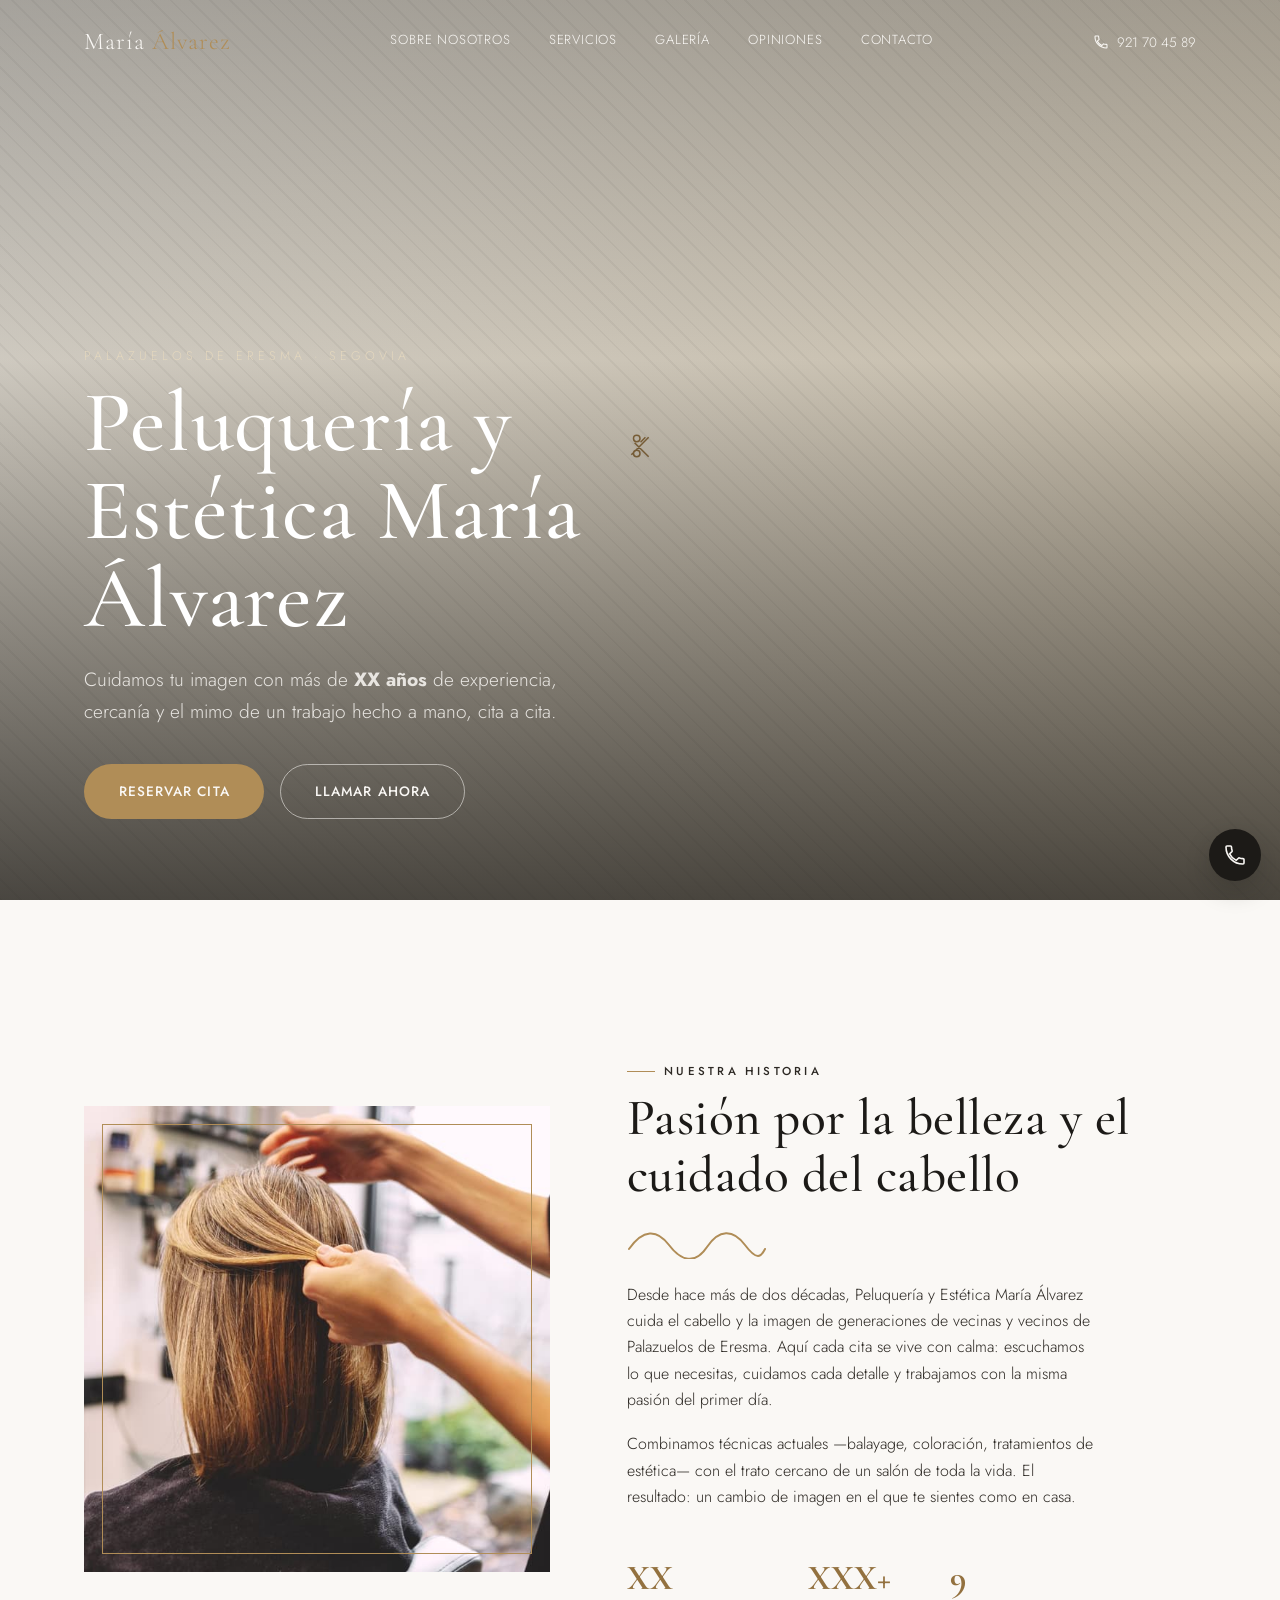
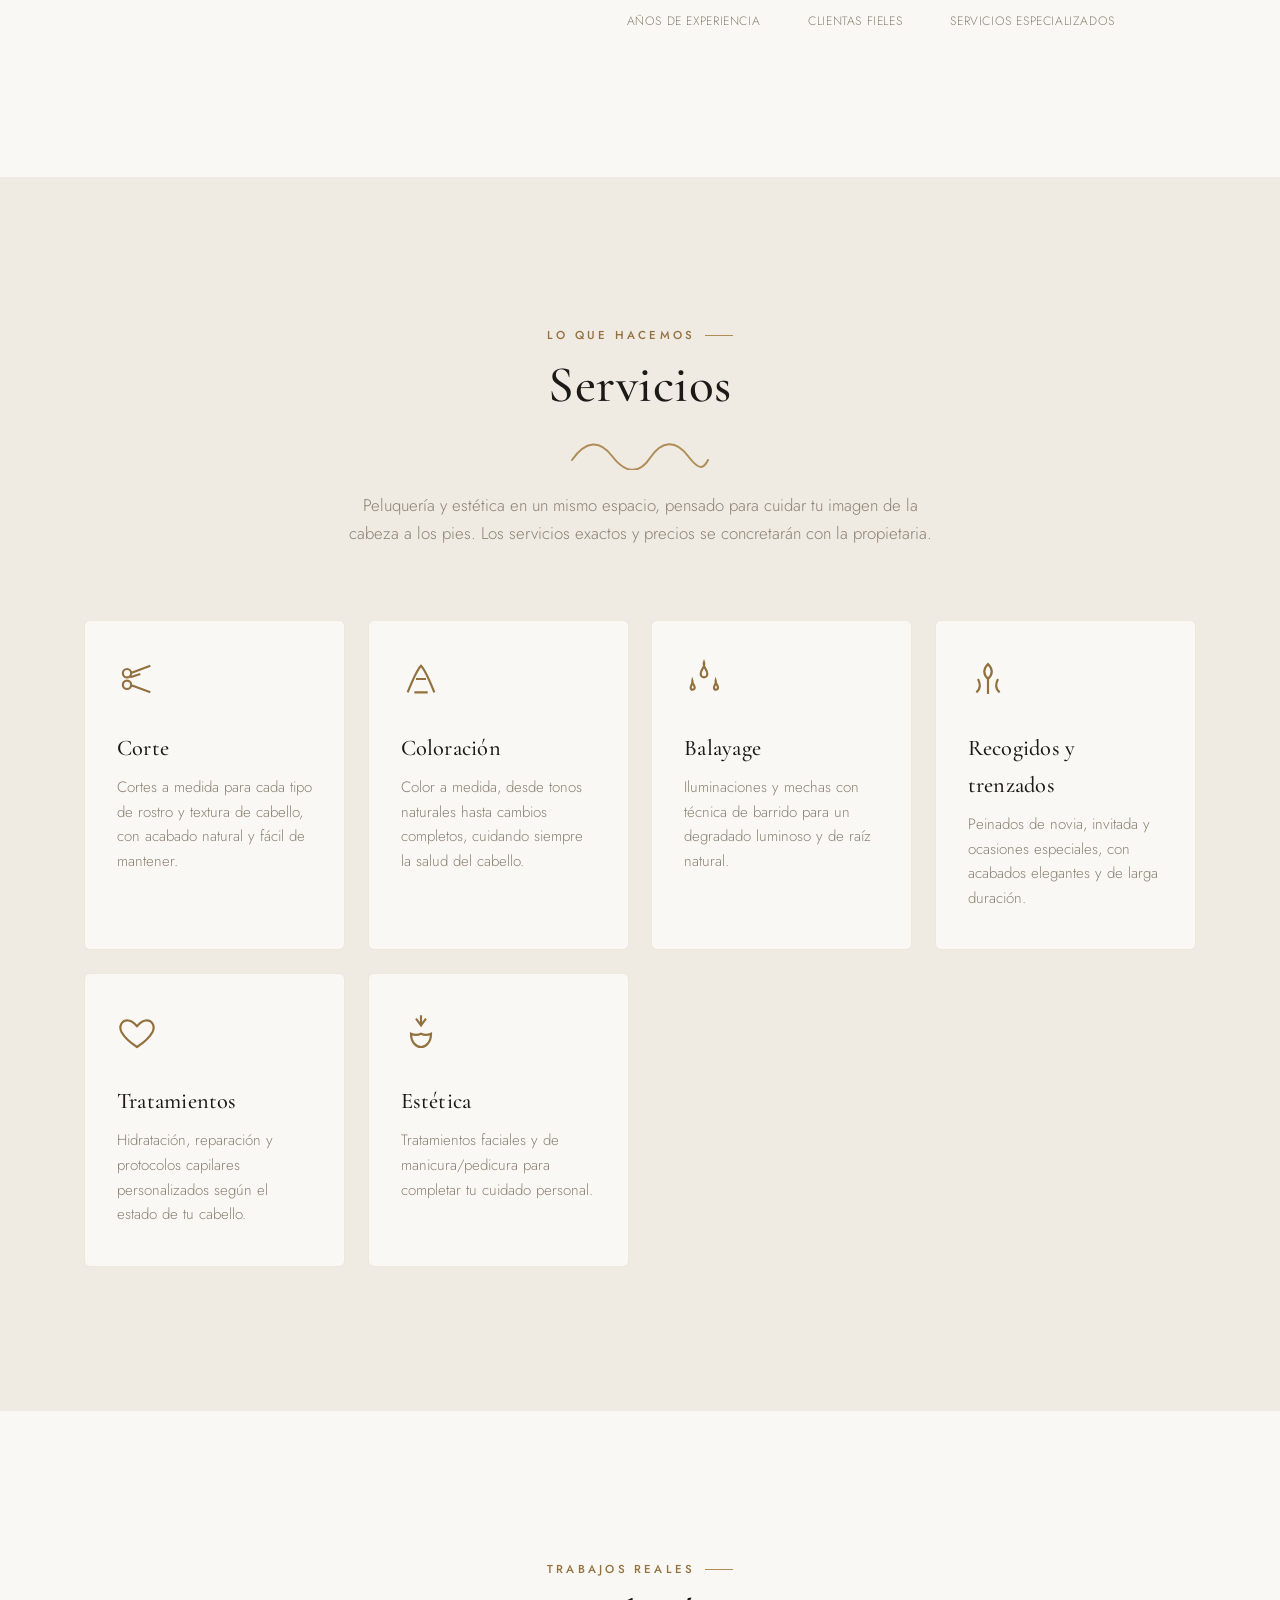
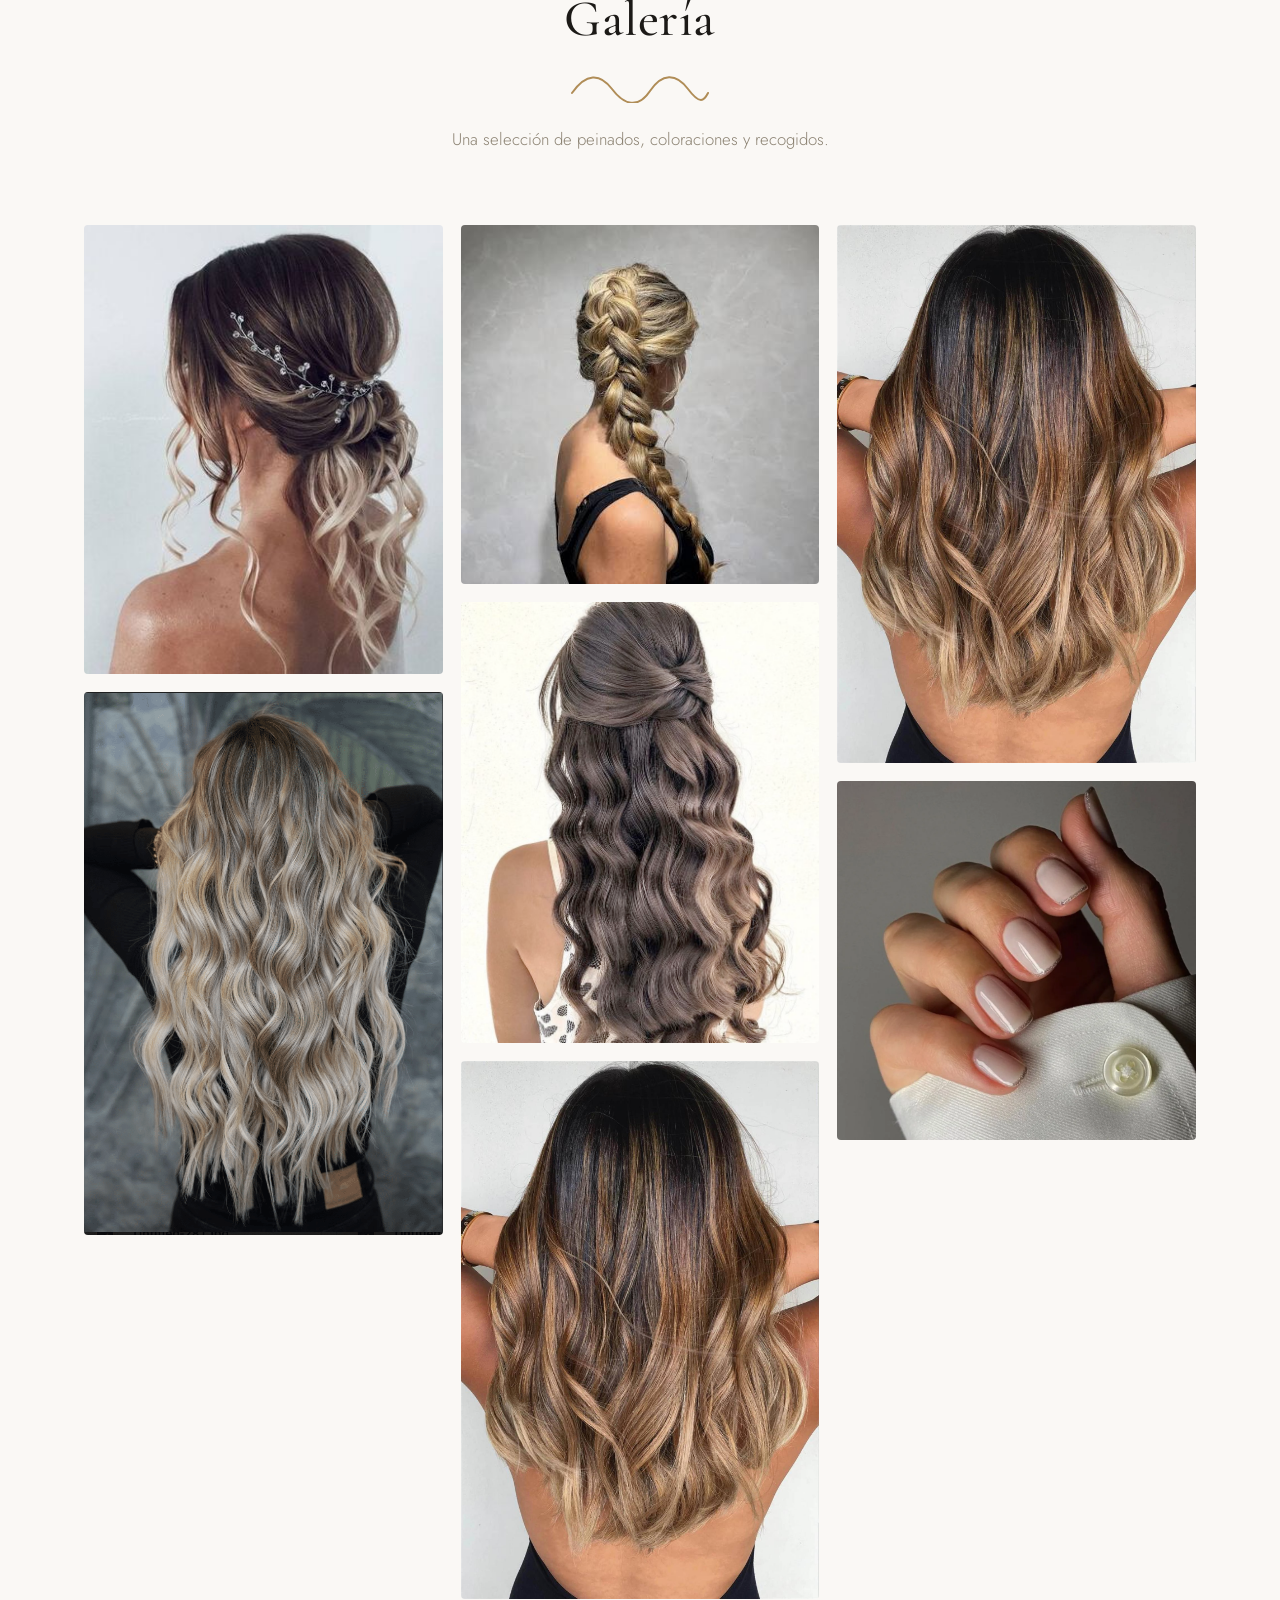
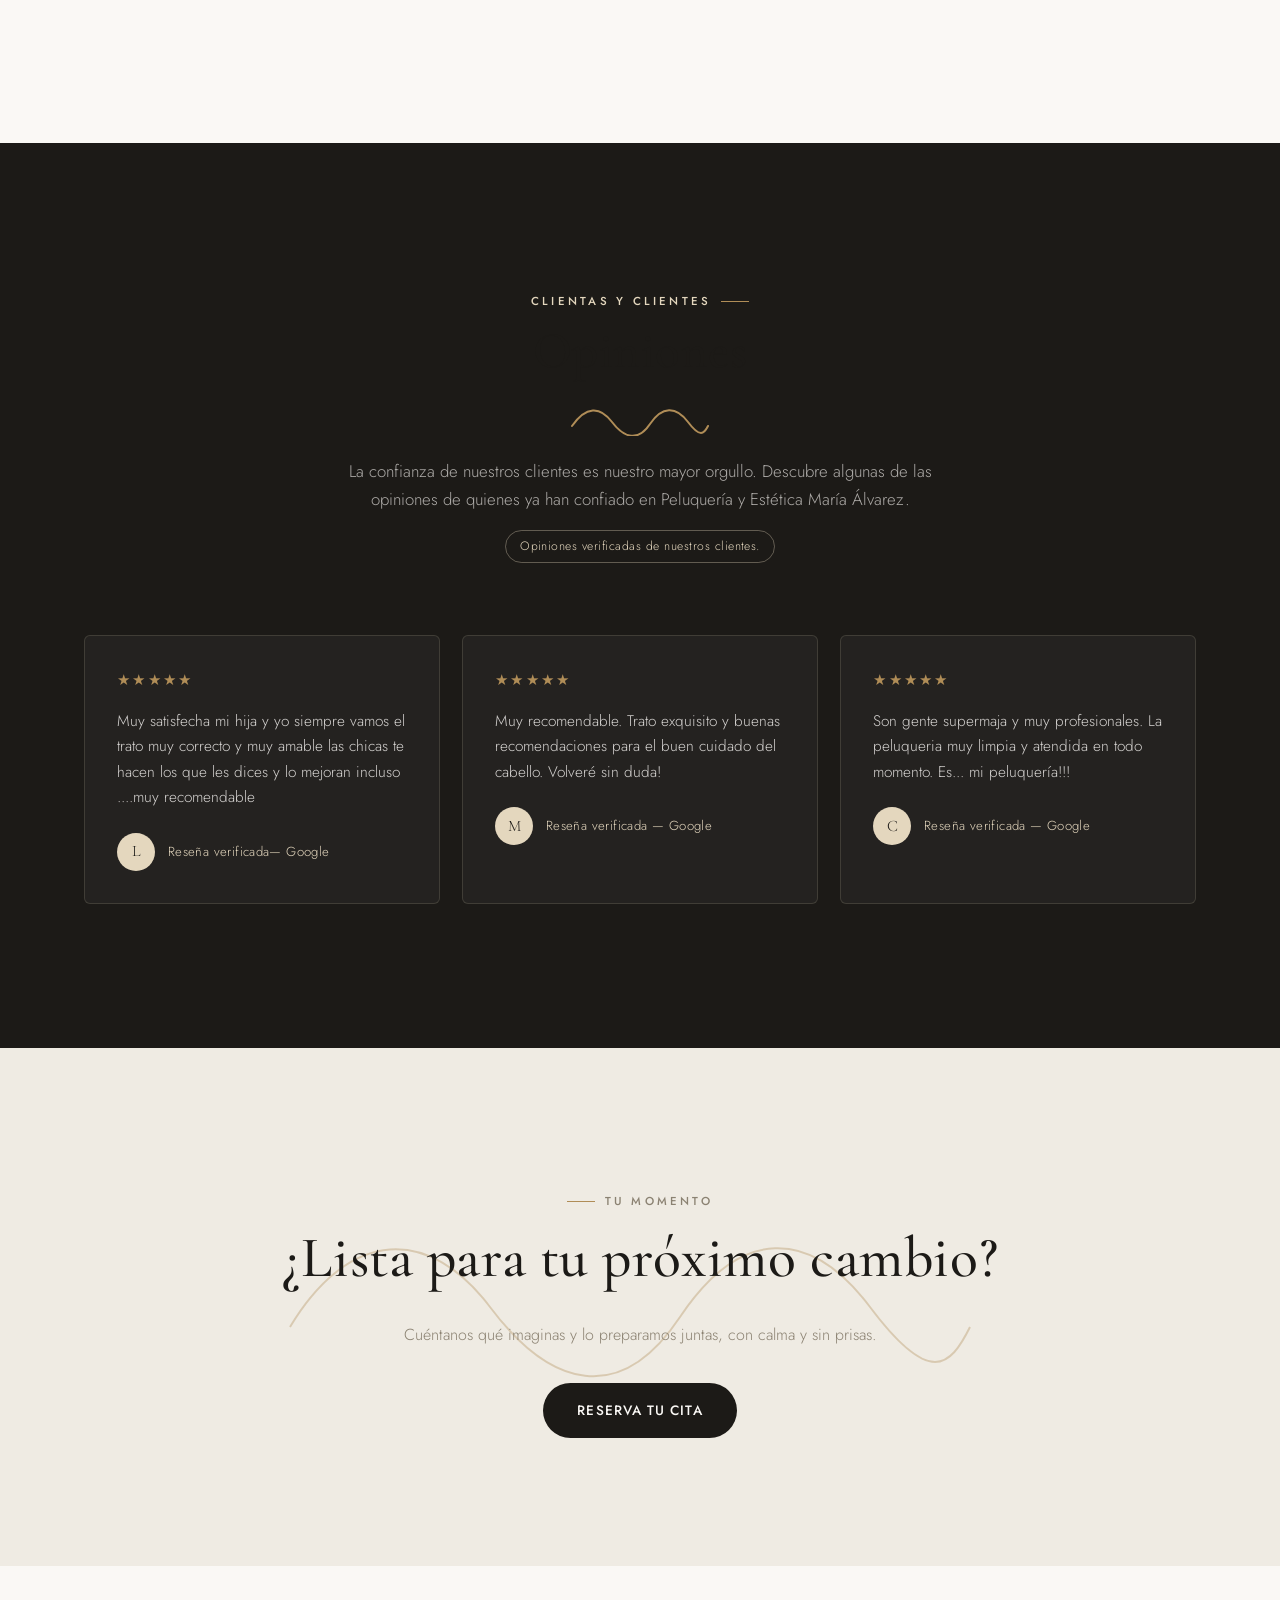
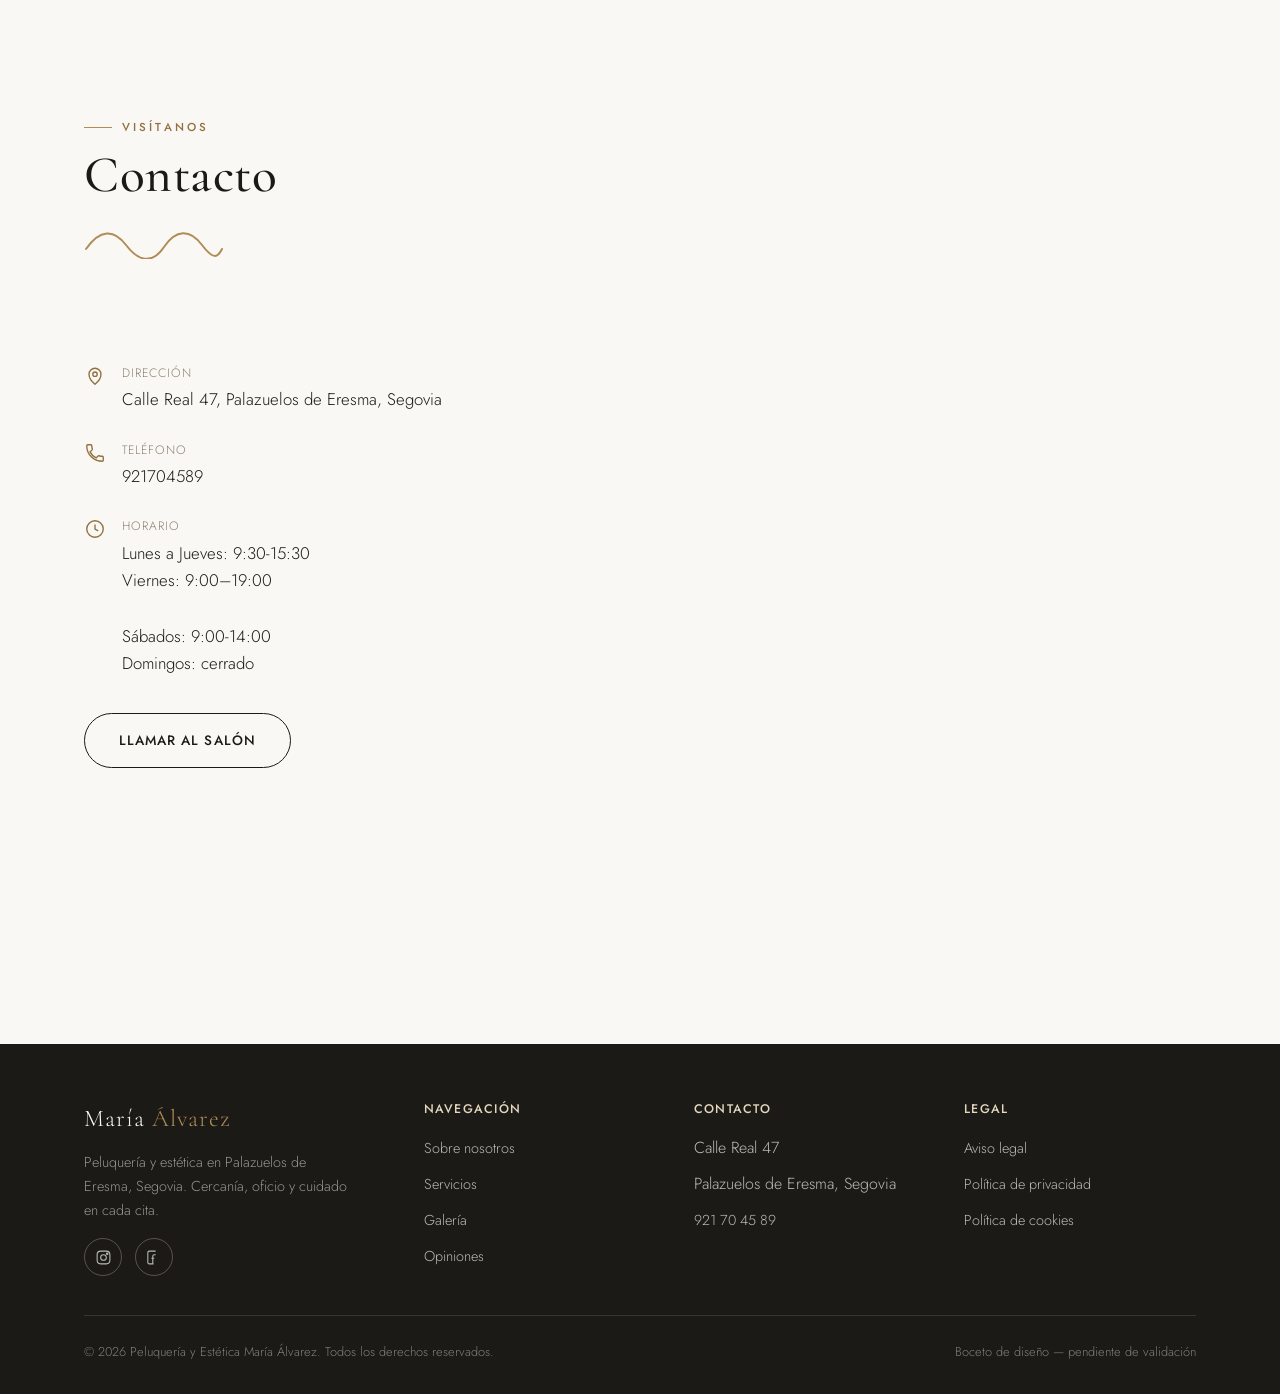
==== peluqueria-maria-alvarez/index.html @ dd477c11 "Add files via upload" ====
<!DOCTYPE html>
<html lang="es">
<head>
<meta charset="UTF-8" />
<meta name="viewport" content="width=device-width, initial-scale=1.0" />

<!-- ===================== SEO BÁSICO ===================== -->
<!-- EDITAR: ajustar textos definitivos con la propietaria antes de publicar -->
<title>Peluquería y Estética María Álvarez | Palazuelos de Eresma, Segovia</title>
<meta name="description" content="Peluquería y centro de estética en Palazuelos de Eresma (Segovia). Cortes, coloración, balayage, recogidos de novia y tratamientos de estética. Pide tu cita en Calle Real 47." />
<link rel="canonical" href="https://www.peluqueriamariaalvarez.es/" />
<!-- EDITAR: sustituir por el dominio real una vez publicada la web -->

<!-- ===================== Open Graph ===================== -->
<meta property="og:type" content="business.business" />
<meta property="og:title" content="Peluquería y Estética María Álvarez" />
<meta property="og:description" content="Peluquería y centro de estética en Palazuelos de Eresma, Segovia. Corte, color, balayage, recogidos y estética con más de XX años de experiencia." />
<meta property="og:locale" content="es_ES" />
<meta property="og:url" content="https://www.peluqueriamariaalvarez.es/" />
<meta property="og:image" content="images/og-cover.jpg" />
<!-- EDITAR: sustituir og-cover.jpg por una fotografía real horizontal (1200x630px aprox.) -->

<!-- ===================== Tipografía ===================== -->
<link rel="preconnect" href="https://fonts.googleapis.com" />
<link rel="preconnect" href="https://fonts.gstatic.com" crossorigin />
<link href="https://fonts.googleapis.com/css2?family=Cormorant+Garamond:wght@400;500;600&family=Jost:wght@300;400;500&display=swap" rel="stylesheet" />

<link rel="stylesheet" href="css/style.css" />

<!-- ===================== Schema.org LocalBusiness ===================== -->
<script type="application/ld+json">
{
  "@context": "https://schema.org",
  "@type": "HairSalon",
  "name": "Peluquería y Estética María Álvarez",
  "image": "https://www.peluqueriamariaalvarez.es/images/og-cover.jpg",
  "telephone": "+34921704589",
  "priceRange": "€€",
  "address": {
    "@type": "PostalAddress",
    "streetAddress": "Calle Real 47",
    "addressLocality": "Palazuelos de Eresma",
    "addressRegion": "Segovia",
    "postalCode": "40194",
    "addressCountry": "ES"
  },
  "openingHoursSpecification": [
    {
      "@type": "OpeningHoursSpecification",
      "dayOfWeek": ["Tuesday","Wednesday","Thursday","Friday"],
      "opens": "10:00",
      "closes": "20:00"
    },
    {
      "@type": "OpeningHoursSpecification",
      "dayOfWeek": ["Saturday"],
      "opens": "09:00",
      "closes": "14:00"
    }
  ],
  "sameAs": [
    "https://www.instagram.com/",
    "https://www.facebook.com/"
  ]
}
<!-- EDITAR: el horario y los enlaces a redes sociales son de ejemplo; sustituir por los reales -->
</script>
</head>

<body>

<!-- ===================== HEADER ===================== -->
<header class="site-header" id="siteHeader">
  <div class="container">
    <a href="#inicio" class="brand">María <span>Álvarez</span></a>

    <nav class="nav-links" aria-label="Navegación principal">
      <a href="#sobre-nosotros">Sobre nosotros</a>
      <a href="#servicios">Servicios</a>
      <a href="#galeria">Galería</a>
      <a href="#opiniones">Opiniones</a>
      <a href="#contacto">Contacto</a>
    </nav>

    <div class="nav-actions">
      <a class="nav-phone" href="tel:+34921704589" aria-label="Llamar al 921 70 45 89">
        <svg width="16" height="16" viewBox="0 0 24 24" fill="none" stroke="currentColor" stroke-width="1.6"><path d="M6.6 10.8c1.4 2.8 3.8 5.2 6.6 6.6l2.2-2.2c.3-.3.7-.4 1-.2 1.1.4 2.3.6 3.6.6.6 0 1 .4 1 1v3.4c0 .6-.4 1-1 1C10.5 21 3 13.5 3 4c0-.6.4-1 1-1h3.5c.6 0 1 .4 1 1 0 1.2.2 2.4.6 3.6.1.4 0 .8-.2 1z"/></svg>
        921 70 45 89
      </a>
      <button class="nav-toggle" id="navToggle" aria-label="Abrir menú" aria-expanded="false" aria-controls="mobileMenu">
        <span></span><span></span><span></span>
      </button>
    </div>
  </div>
</header>

<div class="mobile-menu" id="mobileMenu">
  <a href="#sobre-nosotros" class="mobile-link">Sobre nosotros</a>
  <a href="#servicios" class="mobile-link">Servicios</a>
  <a href="#galeria" class="mobile-link">Galería</a>
  <a href="#opiniones" class="mobile-link">Opiniones</a>
  <a href="#contacto" class="mobile-link">Contacto</a>
  <a href="tel:+34921704589" class="nav-phone-mobile">921 70 45 89</a>
</div>

<!-- ===================== HERO ===================== -->
<section class="hero" id="inicio">
  <div class="hero-media">
    <div class="img-placeholder">
      <div>
        <svg class="ph-icon" viewBox="0 0 24 24" fill="none" stroke="currentColor" stroke-width="1.4"><path d="M4 20l16-16M9 8a3 3 0 100-6 3 3 0 000 6zM9 22a3 3 0 100-6 3 3 0 000 6zM7 9l13 13M17 4l-4.5 4.5"/></svg>
        
      </div>
    </div>
  </div>
  <div class="hero-content container">
    <p class="hero-eyebrow">Palazuelos de Eresma · Segovia</p>
    <h1>Peluquería y Estética María Álvarez</h1>
    <p class="hero-sub">Cuidamos tu imagen con más de <strong>XX años</strong> de experiencia, cercanía y el mimo de un trabajo hecho a mano, cita a cita.</p>
    <div class="hero-actions">
      <a href="#contacto" class="btn btn-primary">Reservar cita</a>
      <a href="tel:+34921704589" class="btn btn-ghost">Llamar ahora</a>
    </div>
  </div>

</section>

<!-- ===================== SOBRE NOSOTROS ===================== -->
<section class="about" id="sobre-nosotros">
  <div class="container about-grid reveal">
    <div class="about-media">
      <div class="frame-line" aria-hidden="true"></div>
      <img src="images/img1.jpg" alt="Balayage realizado en Peluquería María Álvarez">
    </div>
    <div class="about-text">
      <p class="eyebrow">Nuestra historia</p>
      <h2 class="section-title">Pasión por la belleza y el cuidado del cabello</h2>
      <svg class="stroke-divider" viewBox="0 0 140 34"><path d="M2 24c14-20 28-20 40-4s26 20 38 2 26-18 38-2 16 12 20 4"/></svg>
      <!-- Texto provisional: redactar versión definitiva junto con la propietaria, con datos reales (año de apertura, anécdotas, filosofía del salón) -->
      <p>Desde hace más de dos décadas, Peluquería y Estética María Álvarez cuida el cabello y la imagen de generaciones de vecinas y vecinos de Palazuelos de Eresma. Aquí cada cita se vive con calma: escuchamos lo que necesitas, cuidamos cada detalle y trabajamos con la misma pasión del primer día.</p>
      <p>Combinamos técnicas actuales —balayage, coloración, tratamientos de estética— con el trato cercano de un salón de toda la vida. El resultado: un cambio de imagen en el que te sientes como en casa.</p>
      <div class="about-stats">
        <div class="stat"><strong>XX</strong><span>Años de experiencia</span></div>
        <div class="stat"><strong>XXX+</strong><span>Clientas fieles</span></div>
        <div class="stat"><strong>9</strong><span>Servicios especializados</span></div>
      </div>
    </div>
  </div>
</section>

<!-- ===================== SERVICIOS ===================== -->
<section class="services" id="servicios">
  <div class="container">
    <div class="section-head center reveal">
      <p class="eyebrow">Lo que hacemos</p>
      <h2 class="section-title">Servicios</h2>
      <svg class="stroke-divider center" viewBox="0 0 140 34"><path d="M2 24c14-20 28-20 40-4s26 20 38 2 26-18 38-2 16 12 20 4"/></svg>
      <p class="section-lede">Peluquería y estética en un mismo espacio, pensado para cuidar tu imagen de la cabeza a los pies. Los servicios exactos y precios se concretarán con la propietaria.</p>
    </div>

    <div class="services-grid">
      <article class="service-card reveal">
        <svg class="service-icon" viewBox="0 0 24 24" fill="none" stroke="currentColor" stroke-width="1.3"><path d="M6 6a2.5 2.5 0 100 5 2.5 2.5 0 000-5zM6 13a2.5 2.5 0 100 5 2.5 2.5 0 000-5zM8 8.5L20 4M8 15.5L20 20M8 11l6-2"/></svg>
        <h3>Corte</h3>
        <p>Cortes a medida para cada tipo de rostro y textura de cabello, con acabado natural y fácil de mantener.</p>
      </article>
      <article class="service-card reveal">
        <svg class="service-icon" viewBox="0 0 24 24" fill="none" stroke="currentColor" stroke-width="1.3"><path d="M4 20c4-10 6-14 8-16 2 2 4 6 8 16M9 12h6M8 20h8"/></svg>
        <h3>Coloración</h3>
        <p>Color a medida, desde tonos naturales hasta cambios completos, cuidando siempre la salud del cabello.</p>
      </article>
      <article class="service-card reveal">
        <svg class="service-icon" viewBox="0 0 24 24" fill="none" stroke="currentColor" stroke-width="1.3"><path d="M12 2c1 3-2 4-2 7a2 2 0 004 0c0-3-3-4-2-7zM5 13c.6 1.8-1 2.4-1 4.2a1.2 1.2 0 002.4 0c0-1.8-1.8-2.4-1.4-4.2zM19 13c.6 1.8-1 2.4-1 4.2a1.2 1.2 0 002.4 0c0-1.8-1.8-2.4-1.4-4.2z"/></svg>
        <h3>Balayage</h3>
        <p>Iluminaciones y mechas con técnica de barrido para un degradado luminoso y de raíz natural.</p>
      </article>
      <article class="service-card reveal">
        <svg class="service-icon" viewBox="0 0 24 24" fill="none" stroke="currentColor" stroke-width="1.3"><path d="M12 3c3 3 3 6 0 9-3-3-3-6 0-9zM6 12c1.5 3 1.5 6-1 8M18 12c-1.5 3-1.5 6 1 8M12 12v9"/></svg>
        <h3>Recogidos y trenzados</h3>
        <p>Peinados de novia, invitada y ocasiones especiales, con acabados elegantes y de larga duración.</p>
      </article>
      <article class="service-card reveal">
        <svg class="service-icon" viewBox="0 0 24 24" fill="none" stroke="currentColor" stroke-width="1.3"><path d="M12 21s-7-4.6-9.3-9C1 8.5 2.8 5 6.2 5 8.4 5 10 6.2 12 8.5 14 6.2 15.6 5 17.8 5 21.2 5 23 8.5 21.3 12 19 16.4 12 21 12 21z"/></svg>
        <h3>Tratamientos</h3>
        <p>Hidratación, reparación y protocolos capilares personalizados según el estado de tu cabello.</p>
      </article>
      <article class="service-card reveal">
        <svg class="service-icon" viewBox="0 0 24 24" fill="none" stroke="currentColor" stroke-width="1.3"><path d="M12 2v6M9 4l3 4 3-4M6 13c0 5 3 8 6 8s6-3 6-8c-2 1-4 1-6 0-2 1-4 1-6 0z"/></svg>
        <h3>Estética</h3>
        <p>Tratamientos faciales y de manicura/pedicura para completar tu cuidado personal.</p>
      </article>
    </div>
  </div>
</section>

<!-- ===================== GALERÍA ===================== -->
<section class="gallery" id="galeria">
  <div class="container">
    <div class="section-head center reveal">
      <p class="eyebrow">Trabajos reales</p>
      <h2 class="section-title">Galería</h2>
      <svg class="stroke-divider center" viewBox="0 0 140 34"><path d="M2 24c14-20 28-20 40-4s26 20 38 2 26-18 38-2 16 12 20 4"/></svg>
      <p class="section-lede">Una selección de peinados, coloraciones y recogidos.</p>
    </div>

    <div class="masonry reveal" id="galleryGrid">
      <!-- Cada .item incluye un data-caption que alimenta el lightbox -->
      <div class="item" data-caption="Recogido de novia">
  <div class="gallery-tag">Recogido de novia</div>
  <img src="images/img2.jpg" alt="Recogido de novia">
</div>

     <div class="item" data-caption="Balayage rubio">
  <div class="gallery-tag">Balayage rubio</div>
  <img src="images/balayager.png" alt="Balayage rubio">
</div>

  

      <div class="item" data-caption="Trenzado boho">
  <div class="gallery-tag">Trenzado</div>
  <img src="images/trenzado.jpeg" alt="Trenzado boho">
</div>

     <div class="item" data-caption="Peinado de fiesta">
  <div class="gallery-tag">Peinado de fiesta</div>
  <img src="images/fiesta.png" alt="Peinado de fiesta">
</div>

      <div class="item" data-caption="Balayage castaño">
  <div class="gallery-tag">Balayage castaño</div>
  <img src="images/balayage.jpg" alt="Balayage castaño">
</div>

      <div class="item" data-caption="Balayage castaño">
  <div class="gallery-tag">Balayage castaño</div>
  <img src="images/balayage.jpg" alt="Balayage castaño">
</div>

      <div class="item" data-caption="Manicura">
  <div class="gallery-tag">Manicura</div>
  <img src="images/manicura.webp" alt="Manicura">
</div>
    </div>
  </div>
</section>

<!-- ===================== OPINIONES ===================== -->
<section class="reviews" id="opiniones">
  <div class="container">
    <div class="section-head center reveal">
      <p class="eyebrow">Clientas y clientes</p>
      <h2 class="section-title">Opiniones</h2>
      <svg class="stroke-divider center" viewBox="0 0 140 34"><path d="M2 24c14-20 28-20 40-4s26 20 38 2 26-18 38-2 16 12 20 4"/></svg>
     <p class="section-lede">La confianza de nuestros clientes es nuestro mayor orgullo. Descubre algunas de las opiniones de quienes ya han confiado en Peluquería y Estética María Álvarez.</p>

      <span class="reviews-note">Opiniones verificadas de nuestros clientes.</span>
    </div>

    <div class="reviews-grid">
      <div class="review-card reveal">
        <div class="review-stars" aria-label="5 de 5 estrellas">★★★★★</div>
        <p>Muy satisfecha mi hija y yo siempre vamos el trato muy correcto y muy amable las chicas te hacen los que les dices y lo mejoran incluso ....muy recomendable</p>
        <div class="review-author">
          <div class="review-avatar">L</div>
          <span>Reseña verificada— Google</span>
        </div>
      </div>
      <div class="review-card reveal">
        <div class="review-stars" aria-label="5 de 5 estrellas">★★★★★</div>
        <p>Muy recomendable. Trato exquisito y buenas recomendaciones para el buen cuidado del cabello. Volveré sin duda!</p>
        <div class="review-author">
          <div class="review-avatar">M</div>
          <span>Reseña verificada — Google</span>
        </div>
      </div>
      <div class="review-card reveal">
        <div class="review-stars" aria-label="5 de 5 estrellas">★★★★★</div>
        <p>Son gente supermaja y muy profesionales. La peluqueria muy limpia y atendida en todo momento. Es... mi peluquería!!!</p>
        <div class="review-author">
          <div class="review-avatar">C</div>
          <span>Reseña verificada — Google</span>
        </div>
      </div>
    </div>
  </div>
</section>

<!-- ===================== CTA ===================== -->
<section class="cta">
  <svg class="cta-stroke" viewBox="0 0 720 200"><path d="M10 120c60-100 140-100 200-20s130 100 190 10 130-90 190-10 80 60 100 20" fill="none" stroke="#B08D57" stroke-width="2"/></svg>
  <div class="container reveal">
    <p class="eyebrow" style="justify-content:center;">Tu momento</p>
    <h2>¿Lista para tu próximo cambio?</h2>
    <p>Cuéntanos qué imaginas y lo preparamos juntas, con calma y sin prisas.</p>
    <a href="#contacto" class="btn btn-dark">Reserva tu cita</a>
  </div>
</section>

<!-- ===================== CONTACTO ===================== -->
<section class="contact" id="contacto">
  <div class="container">
    <div class="section-head reveal">
      <p class="eyebrow">Visítanos</p>
      <h2 class="section-title">Contacto</h2>
      <svg class="stroke-divider" viewBox="0 0 140 34"><path d="M2 24c14-20 28-20 40-4s26 20 38 2 26-18 38-2 16 12 20 4"/></svg>
    </div>

    <div class="contact-grid">
      <div class="contact-info reveal">
        <dl>
          <div class="row">
            <svg viewBox="0 0 24 24" fill="none" stroke="currentColor" stroke-width="1.5"><path d="M12 21s-6.5-5.4-6.5-11A6.5 6.5 0 1118.5 10c0 5.6-6.5 11-6.5 11z"/><circle cx="12" cy="10" r="2.4"/></svg>
            <div><dt>Dirección</dt><dd>Calle Real 47, Palazuelos de Eresma, Segovia</dd></div>
          </div>
          <div class="row">
            <svg viewBox="0 0 24 24" fill="none" stroke="currentColor" stroke-width="1.5"><path d="M6.6 10.8c1.4 2.8 3.8 5.2 6.6 6.6l2.2-2.2c.3-.3.7-.4 1-.2 1.1.4 2.3.6 3.6.6.6 0 1 .4 1 1v3.4c0 .6-.4 1-1 1C10.5 21 3 13.5 3 4c0-.6.4-1 1-1h3.5c.6 0 1 .4 1 1 0 1.2.2 2.4.6 3.6.1.4 0 .8-.2 1z"/></svg>
            <div><dt>Teléfono</dt><dd><a href="tel:+349214704589">921704589</a></dd></div>
          </div>
          <div class="row">
            <svg viewBox="0 0 24 24" fill="none" stroke="currentColor" stroke-width="1.5"><circle cx="12" cy="12" r="9"/><path d="M12 7v5l3.5 2"/></svg>
            <!-- EDITAR: horario de ejemplo, confirmar con la propietaria -->
            <div><dt>Horario</dt><dd>Lunes a Jueves: 9:30-15:30 <br>Viernes: 9:00–19:00<br>  <br> Sábados: 9:00-14:00  <br> Domingos: cerrado</dd></div>
          </div>
        </dl>

        <div class="contact-actions">
          <a href="tel:+34921704589" class="btn btn-outline">Llamar al salón</a>
          <!-- EDITAR: confirmar con la propietaria un número de WhatsApp válido (móvil) -->
        </div>
      </div>

      <div class="reveal">
        <!-- Mapa embebido sin necesidad de API key -->
        <iframe class="map-frame" title="Ubicación de Peluquería y Estética María Álvarez" loading="lazy"
          src="https://www.google.com/maps?q=Calle+Real+47,+Palazuelos+de+Eresma,+Segovia&output=embed"
          referrerpolicy="no-referrer-when-downgrade">
        </iframe>
      </div>
    </div>
  </div>
</section>

<!-- ===================== FOOTER ===================== -->
<footer class="site-footer">
  <div class="container">
    <div class="footer-top">
      <div class="footer-brand">
        <a href="#inicio" class="brand">María <span>Álvarez</span></a>
        <p>Peluquería y estética en Palazuelos de Eresma, Segovia. Cercanía, oficio y cuidado en cada cita.</p>
        <div class="footer-social">
          <!-- EDITAR: enlazar perfiles reales de Instagram y Facebook -->
          <a href="#" aria-label="Instagram"><svg viewBox="0 0 24 24" fill="none" stroke="currentColor" stroke-width="1.5"><rect x="3" y="3" width="18" height="18" rx="5"/><circle cx="12" cy="12" r="4"/><circle cx="17.2" cy="6.8" r="1"/></svg></a>
          <a href="#" aria-label="Facebook"><svg viewBox="0 0 24 24" fill="none" stroke="currentColor" stroke-width="1.5"><path d="M15 8h-2a2 2 0 00-2 2v10M9 13h4M15 3H6a2 2 0 00-2 2v14a2 2 0 002 2h6"/></svg></a>
        </div>
      </div>

      <div class="footer-col">
        <h4>Navegación</h4>
        <ul>
          <li><a href="#sobre-nosotros">Sobre nosotros</a></li>
          <li><a href="#servicios">Servicios</a></li>
          <li><a href="#galeria">Galería</a></li>
          <li><a href="#opiniones">Opiniones</a></li>
        </ul>
      </div>

      <div class="footer-col">
        <h4>Contacto</h4>
        <ul>
          <li>Calle Real 47</li>
          <li>Palazuelos de Eresma, Segovia</li>
          <li><a href="tel:+34921449564">921 70 45 89</a></li>
        </ul>
      </div>

      <div class="footer-col">
        <h4>Legal</h4>
        <ul>
          <!-- EDITAR: crear y enlazar las páginas legales definitivas -->
          <li><a href="#">Aviso legal</a></li>
          <li><a href="#">Política de privacidad</a></li>
          <li><a href="#">Política de cookies</a></li>
        </ul>
      </div>
    </div>

    <div class="footer-bottom">
      <span>© 2026 Peluquería y Estética María Álvarez. Todos los derechos reservados.</span>
      <span>Boceto de diseño — pendiente de validación</span>
    </div>
  </div>
</footer>

<!-- ===================== Botones flotantes ===================== -->
<div class="floating-actions">
  <a href="tel:+34921704589" class="fab-call" aria-label="Llamar al salón">
    <svg viewBox="0 0 24 24" fill="none" stroke="currentColor" stroke-width="1.6"><path d="M6.6 10.8c1.4 2.8 3.8 5.2 6.6 6.6l2.2-2.2c.3-.3.7-.4 1-.2 1.1.4 2.3.6 3.6.6.6 0 1 .4 1 1v3.4c0 .6-.4 1-1 1C10.5 21 3 13.5 3 4c0-.6.4-1 1-1h3.5c.6 0 1 .4 1 1 0 1.2.2 2.4.6 3.6.1.4 0 .8-.2 1z"/></svg>
  </a>
</div>

<!-- ===================== LIGHTBOX (galería) ===================== -->
<div class="lightbox" id="lightbox">
  <div class="lightbox-inner">
    <button class="lightbox-close" id="lightboxClose" aria-label="Cerrar">&times;</button>
    <button class="lightbox-nav lightbox-prev" id="lightboxPrev" aria-label="Anterior">&#8249;</button>
    <button class="lightbox-nav lightbox-next" id="lightboxNext" aria-label="Siguiente">&#8250;</button>
    <div class="img-placeholder"><div><span class="ph-label" id="lightboxLabel">Foto</span></div></div>
    <p class="lightbox-caption" id="lightboxCaption"></p>
  </div>
</div>

<script src="js/script.js"></script>
</body>
</html>
---- peluqueria-maria-alvarez/css/style.css ----
/* ==========================================================================
   MARÍA ÁLVAREZ — Peluquería y Estética
   Sistema de diseño

   Paleta:
     --ink        #1C1A17  negro cálido (texto principal, fondo hero)
     --cream      #FAF8F5  blanco cálido (fondo base)
     --stone      #EFEBE3  gris piedra claro (fondo secciones alternas)
     --taupe      #8B8272  gris topo (texto secundario)
     --gold       #B08D57  dorado apagado (acento, líneas, iconos)
     --gold-soft  #E4D7BE  dorado muy claro (fondos sutiles, hover)

   Tipografía:
     Display -> 'Cormorant Garamond' (titulares, elegante, con carácter)
     Cuerpo  -> 'Jost' (sans geométrica ligera, muy legible)
     Utility -> 'Jost' versalitas + tracking (etiquetas/eyebrows)

   Firma visual:
     Un trazo dorado tipo "mechón/balayage" (SVG) que actúa como
     separador entre secciones y elemento decorativo recurrente.
   ========================================================================== */

:root {
  --ink: #1c1a17;
  --ink-soft: #2c2823;
  --cream: #faf8f5;
  --stone: #efebe3;
  --stone-deep: #e3ddd0;
  --taupe: #8b8272;
  --gold: #b08d57;
  --gold-deep: #93713f;
  --gold-soft: #e4d7be;
  --white: #ffffff;

  --font-display: 'Cormorant Garamond', 'Georgia', serif;
  --font-body: 'Jost', 'Helvetica Neue', Arial, sans-serif;

  --container: 1240px;
  --gutter: clamp(1.5rem, 5vw, 4rem);

  --ease: cubic-bezier(0.22, 1, 0.36, 1);
}

/* -------------------- Reset -------------------- */
*, *::before, *::after { box-sizing: border-box; }
html { scroll-behavior: smooth; }
@media (prefers-reduced-motion: reduce) {
  html { scroll-behavior: auto; }
  *, *::before, *::after {
    animation-duration: 0.01ms !important;
    animation-iteration-count: 1 !important;
    transition-duration: 0.01ms !important;
  }
}
body, h1, h2, h3, h4, p, figure { margin: 0; }
ul { list-style: none; margin: 0; padding: 0; }
a { color: inherit; text-decoration: none; }
img { max-width: 100%; display: block; }
button { font: inherit; cursor: pointer; }
input, textarea, select { font: inherit; }

body {
  font-family: var(--font-body);
  font-weight: 300;
  color: var(--ink);
  background: var(--cream);
  line-height: 1.65;
  -webkit-font-smoothing: antialiased;
}

/* Visible focus for keyboard navigation */
a:focus-visible,
button:focus-visible,
input:focus-visible,
textarea:focus-visible {
  outline: 2px solid var(--gold-deep);
  outline-offset: 3px;
}

.container {
  max-width: var(--container);
  margin: 0 auto;
  padding: 0 var(--gutter);
}

/* -------------------- Tipografía -------------------- */
h1, h2, h3, h4 {
  font-family: var(--font-display);
  font-weight: 500;
  letter-spacing: 0.01em;
  color: var(--ink);
}

.eyebrow {
  display: inline-flex;
  align-items: center;
  gap: 0.6rem;
  font-size: 0.72rem;
  font-weight: 500;
  letter-spacing: 0.28em;
  text-transform: uppercase;
  color: var(--gold-deep);
}
.eyebrow::before {
  content: '';
  width: 28px;
  height: 1px;
  background: var(--gold);
  display: inline-block;
}

.section-title {
  font-size: clamp(2.1rem, 4vw, 3.2rem);
  line-height: 1.1;
  margin-top: 0.6rem;
}

.section-lede {
  max-width: 60ch;
  color: var(--taupe);
  font-size: 1.05rem;
  margin-top: 1.1rem;
}

.section-head {
  margin-bottom: clamp(2.5rem, 6vw, 4.5rem);
}
.section-head.center {
  text-align: center;
  margin-left: auto;
  margin-right: auto;
}
.section-head.center .section-lede { margin-left: auto; margin-right: auto; }
.section-head.center .eyebrow::before { display: none; }
.section-head.center .eyebrow::after {
  content: '';
  width: 28px;
  height: 1px;
  background: var(--gold);
  display: inline-block;
}

/* -------------------- Firma: trazo dorado (balayage stroke) -------------------- */
.stroke-divider {
  display: block;
  width: 140px;
  height: 34px;
  margin: 1.4rem 0;
}
.stroke-divider path {
  fill: none;
  stroke: var(--gold);
  stroke-width: 2;
  stroke-linecap: round;
  stroke-dasharray: 260;
  stroke-dashoffset: 260;
  transition: stroke-dashoffset 1.1s var(--ease);
}
.stroke-divider.center { margin-left: auto; margin-right: auto; }
.in-view .stroke-divider path { stroke-dashoffset: 0; }

/* -------------------- Botones -------------------- */
.btn {
  display: inline-flex;
  align-items: center;
  justify-content: center;
  gap: 0.6rem;
  padding: 0.95rem 2.1rem;
  border-radius: 999px;
  font-size: 0.85rem;
  font-weight: 500;
  letter-spacing: 0.08em;
  text-transform: uppercase;
  border: 1px solid transparent;
  transition: transform 0.35s var(--ease), background-color 0.35s var(--ease), color 0.35s var(--ease), border-color 0.35s var(--ease);
  white-space: nowrap;
}
.btn:hover { transform: translateY(-2px); }

.btn-primary {
  background: var(--gold);
  color: var(--cream);
}
.btn-primary:hover { background: var(--gold-deep); }

.btn-ghost {
  background: transparent;
  border-color: rgba(250, 248, 245, 0.55);
  color: var(--cream);
}
.btn-ghost:hover { background: rgba(250, 248, 245, 0.12); border-color: var(--cream); }

.btn-outline {
  background: transparent;
  border-color: var(--ink);
  color: var(--ink);
}
.btn-outline:hover { background: var(--ink); color: var(--cream); }

.btn-dark {
  background: var(--ink);
  color: var(--cream);
}
.btn-dark:hover { background: var(--ink-soft); }

/* -------------------- Header -------------------- */
.site-header {
  position: fixed;
  inset: 0 0 auto 0;
  z-index: 100;
  padding: 1.4rem 0;
  transition: background-color 0.4s var(--ease), padding 0.4s var(--ease), box-shadow 0.4s var(--ease);
}
.site-header .container {
  display: flex;
  align-items: center;
  justify-content: space-between;
}
.site-header.scrolled {
  background: rgba(250, 248, 245, 0.92);
  backdrop-filter: blur(10px);
  padding: 0.85rem 0;
  box-shadow: 0 8px 30px rgba(28, 26, 23, 0.06);
}

.brand {
  font-family: var(--font-display);
  font-size: 1.5rem;
  letter-spacing: 0.04em;
  color: var(--cream);
  transition: color 0.4s var(--ease);
}
.brand span { color: var(--gold); }
.site-header.scrolled .brand { color: var(--ink); }

.nav-links {
  display: none;
  align-items: center;
  gap: 2.4rem;
}
.nav-links a {
  font-size: 0.82rem;
  letter-spacing: 0.06em;
  text-transform: uppercase;
  color: var(--cream);
  position: relative;
  padding-bottom: 4px;
  transition: color 0.4s var(--ease);
}
.nav-links a::after {
  content: '';
  position: absolute;
  left: 0; bottom: 0;
  width: 0; height: 1px;
  background: var(--gold);
  transition: width 0.35s var(--ease);
}
.nav-links a:hover::after { width: 100%; }
.site-header.scrolled .nav-links a { color: var(--ink); }

.nav-actions { display: flex; align-items: center; gap: 1rem; }
.nav-phone {
  display: none;
  align-items: center;
  gap: 0.5rem;
  font-size: 0.85rem;
  color: var(--cream);
  transition: color 0.4s var(--ease);
}
.site-header.scrolled .nav-phone { color: var(--ink); }

.nav-toggle {
  display: inline-flex;
  flex-direction: column;
  gap: 5px;
  background: none;
  border: none;
  padding: 0.4rem;
  z-index: 110;
}
.nav-toggle span {
  width: 24px; height: 1.5px;
  background: var(--cream);
  transition: background-color 0.4s var(--ease), transform 0.35s var(--ease), opacity 0.35s var(--ease);
}
.site-header.scrolled .nav-toggle span { background: var(--ink); }
.nav-open .nav-toggle span:nth-child(1) { transform: translateY(6.5px) rotate(45deg); }
.nav-open .nav-toggle span:nth-child(2) { opacity: 0; }
.nav-open .nav-toggle span:nth-child(3) { transform: translateY(-6.5px) rotate(-45deg); }
.nav-open .nav-toggle span { background: var(--ink) !important; }

.mobile-menu {
  position: fixed;
  inset: 0;
  background: var(--cream);
  z-index: 105;
  display: flex;
  flex-direction: column;
  align-items: center;
  justify-content: center;
  gap: 2rem;
  transform: translateY(-100%);
  transition: transform 0.5s var(--ease);
}
.nav-open .mobile-menu { transform: translateY(0); }
.mobile-menu a {
  font-family: var(--font-display);
  font-size: 1.8rem;
  color: var(--ink);
}
.mobile-menu .nav-phone-mobile { font-family: var(--font-body); font-size: 1rem; color: var(--gold-deep); margin-top: 1rem; }

@media (min-width: 900px) {
  .nav-links { display: flex; }
  .nav-phone { display: inline-flex; }
  .nav-toggle { display: none; }
}

/* -------------------- Hero -------------------- */
.hero {
  position: relative;
  min-height: 100svh;
  display: flex;
  align-items: flex-end;
  color: var(--cream);
  overflow: hidden;
}
.hero-media {
  position: absolute;
  inset: 0;
  z-index: 0;
}
.hero-media .img-placeholder {
  height: 100%;
  border-radius: 0;
}
.hero-media::after {
  content: '';
  position: absolute;
  inset: 0;
  background: linear-gradient(180deg, rgba(28,26,23,0.35) 0%, rgba(28,26,23,0.15) 40%, rgba(28,26,23,0.78) 100%);
}
.hero-content {
  position: relative;
  z-index: 1;
  padding: 0 var(--gutter) clamp(3.5rem, 9vh, 6.5rem);
  width: 100%;
}
.hero-eyebrow {
  font-size: 0.78rem;
  letter-spacing: 0.32em;
  text-transform: uppercase;
  color: var(--gold-soft);
  opacity: 0;
  transform: translateY(14px);
  animation: rise 0.9s var(--ease) 0.2s forwards;
}
.hero h1 {
  font-size: clamp(2.6rem, 7vw, 5.4rem);
  line-height: 1.02;
  max-width: 16ch;
  margin-top: 0.8rem;
  color: var(--white);
  opacity: 0;
  transform: translateY(18px);
  animation: rise 1s var(--ease) 0.4s forwards;
}
.hero-sub {
  margin-top: 1.3rem;
  max-width: 44ch;
  font-size: clamp(1rem, 1.6vw, 1.2rem);
  color: rgba(250, 248, 245, 0.85);
  opacity: 0;
  transform: translateY(18px);
  animation: rise 1s var(--ease) 0.6s forwards;
}
.hero-actions {
  display: flex;
  flex-wrap: wrap;
  gap: 1rem;
  margin-top: 2.3rem;
  opacity: 0;
  transform: translateY(18px);
  animation: rise 1s var(--ease) 0.8s forwards;
}
@keyframes rise {
  to { opacity: 1; transform: translateY(0); }
}

.scroll-cue {
  position: absolute;
  right: var(--gutter);
  bottom: 2.4rem;
  z-index: 1;
  display: none;
  align-items: center;
  gap: 0.7rem;
  color: rgba(250,248,245,0.8);
  font-size: 0.72rem;
  letter-spacing: 0.2em;
  text-transform: uppercase;
}
.scroll-cue .line { width: 1px; height: 42px; background: rgba(250,248,245,0.5); position: relative; overflow: hidden; }
.scroll-cue .line::after {
  content: '';
  position: absolute; left: 0; top: -100%;
  width: 100%; height: 100%;
  background: var(--gold);
  animation: scrollline 2.2s ease-in-out infinite;
}
@keyframes scrollline { 50% { top: 100%; } 100% { top: 100%; } }
@media (min-width: 700px) { .scroll-cue { display: flex; } }

/* -------------------- Placeholder de imagen -------------------- */
.img-placeholder {
  position: relative;
  width: 100%;
  min-height: 220px;
  background: linear-gradient(135deg, var(--stone) 0%, var(--gold-soft) 100%);
  display: flex;
  align-items: center;
  justify-content: center;
  overflow: hidden;
}
.img-placeholder::before {
  content: '';
  position: absolute; inset: 0;
  background-image:
    repeating-linear-gradient(45deg, rgba(28,26,23,0.045) 0 2px, transparent 2px 14px);
}
.img-placeholder .ph-label {
  position: relative;
  text-align: center;
  padding: 1.2rem 1.6rem;
  font-family: var(--font-body);
  font-size: 0.74rem;
  letter-spacing: 0.08em;
  text-transform: uppercase;
  color: var(--ink-soft);
  background: rgba(250,248,245,0.72);
  border: 1px solid rgba(176,141,87,0.4);
  border-radius: 6px;
  max-width: 80%;
}
.img-placeholder .ph-icon { display: block; margin: 0 auto 0.5rem; width: 26px; height: 26px; color: var(--gold-deep); }

/* -------------------- Sobre nosotros -------------------- */
.about {
  padding: clamp(5rem, 12vw, 9rem) 0;
  background: var(--cream);
}
.about-grid {
  display: grid;
  gap: clamp(2.5rem, 6vw, 5rem);
  align-items: center;
}
.about-media { position: relative; }
.about-media .img-placeholder { aspect-ratio: 4 / 5; border-radius: 4px; }
.about-media .frame-line {
  position: absolute;
  inset: 18px;
  border: 1px solid var(--gold);
  pointer-events: none;
  z-index: 1;
}
.about-text p { color: var(--ink-soft); margin-top: 1.1rem; max-width: 52ch; }
.about-stats {
  display: flex;
  gap: clamp(1.6rem, 4vw, 3rem);
  margin-top: 2.4rem;
  flex-wrap: wrap;
}
.about-stats .stat strong {
  display: block;
  font-family: var(--font-display);
  font-size: 2.2rem;
  color: var(--gold-deep);
}
.about-stats .stat span {
  font-size: 0.76rem;
  letter-spacing: 0.05em;
  color: var(--taupe);
  text-transform: uppercase;
}
@media (min-width: 860px) {
  .about-grid { grid-template-columns: 0.9fr 1.1fr; }
  .about-grid.reverse .about-media { order: 2; }
}

/* -------------------- Servicios -------------------- */
.services { padding: clamp(5rem, 12vw, 9rem) 0; background: var(--stone); }
.services-grid {
  display: grid;
  gap: 1.4rem;
  grid-template-columns: repeat(auto-fit, minmax(260px, 1fr));
}
.service-card {
  background: var(--cream);
  border-radius: 6px;
  padding: 2.4rem 2rem;
  transition: transform 0.4s var(--ease), box-shadow 0.4s var(--ease);
  border: 1px solid rgba(176,141,87,0.16);
}
.service-card:hover {
  transform: translateY(-6px);
  box-shadow: 0 20px 40px rgba(28,26,23,0.07);
}
.service-icon {
  width: 40px; height: 40px;
  color: var(--gold-deep);
  margin-bottom: 1.4rem;
}
.service-card h3 { font-size: 1.4rem; margin-bottom: 0.5rem; }
.service-card p { color: var(--taupe); font-size: 0.94rem; }

/* -------------------- Galería -------------------- */
.gallery { padding: clamp(5rem, 12vw, 9rem) 0; background: var(--cream); }
.masonry {
  columns: 1;
  column-gap: 1.1rem;
}
.masonry .item {
  break-inside: avoid;
  margin-bottom: 1.1rem;
  position: relative;
  overflow: hidden;
  border-radius: 4px;
  cursor: pointer;
}
.masonry .item .img-placeholder { transition: transform 0.6s var(--ease); }
.masonry .item:hover .img-placeholder { transform: scale(1.05); }
.masonry .item .gallery-tag {
  position: absolute;
  left: 0.9rem; bottom: 0.9rem;
  z-index: 1;
  font-size: 0.72rem;
  letter-spacing: 0.08em;
  text-transform: uppercase;
  color: var(--cream);
  background: rgba(28,26,23,0.55);
  padding: 0.4rem 0.8rem;
  border-radius: 999px;
  opacity: 0;
  transform: translateY(8px);
  transition: opacity 0.4s var(--ease), transform 0.4s var(--ease);
}
.masonry .item:hover .gallery-tag { opacity: 1; transform: translateY(0); }
.masonry .item::after {
  content: '';
  position: absolute; inset: 0;
  background: linear-gradient(180deg, transparent 55%, rgba(28,26,23,0.35) 100%);
  opacity: 0;
  transition: opacity 0.4s var(--ease);
}
.masonry .item:hover::after { opacity: 1; }

@media (min-width: 620px) { .masonry { columns: 2; } }
@media (min-width: 980px) { .masonry { columns: 3; } }

/* Lightbox */
.lightbox {
  position: fixed; inset: 0; z-index: 200;
  background: rgba(28,26,23,0.94);
  display: flex; align-items: center; justify-content: center;
  padding: 4vh 4vw;
  opacity: 0; visibility: hidden;
  transition: opacity 0.35s var(--ease);
}
.lightbox.open { opacity: 1; visibility: visible; }
.lightbox-inner { position: relative; width: min(720px, 100%); }
.lightbox-inner .img-placeholder { aspect-ratio: 4/5; border-radius: 6px; }
.lightbox-caption { color: var(--gold-soft); text-align: center; margin-top: 1rem; font-size: 0.85rem; letter-spacing: 0.05em; text-transform: uppercase; }
.lightbox-close {
  position: absolute; top: -3rem; right: 0;
  background: none; border: none; color: var(--cream);
  font-size: 1.6rem; line-height: 1;
}
.lightbox-nav {
  position: absolute; top: 50%; transform: translateY(-50%);
  background: none; border: none; color: var(--cream);
  font-size: 2rem; padding: 0.5rem 1rem;
}
.lightbox-prev { left: -3.2rem; }
.lightbox-next { right: -3.2rem; }
@media (max-width: 780px) {
  .lightbox-prev { left: 0.2rem; }
  .lightbox-next { right: 0.2rem; }
}

/* -------------------- Opiniones -------------------- */
.reviews { padding: clamp(5rem, 12vw, 9rem) 0; background: var(--ink); color: var(--cream); }
.reviews .section-lede { color: rgba(250,248,245,0.65); }
.reviews .eyebrow { color: var(--gold-soft); }
.reviews-note {
  display: inline-block;
  margin-top: 1rem;
  font-size: 0.76rem;
  letter-spacing: 0.04em;
  color: var(--gold-soft);
  border: 1px solid rgba(228,215,190,0.35);
  padding: 0.35rem 0.9rem;
  border-radius: 999px;
}
.reviews-grid {
  display: grid;
  gap: 1.4rem;
  grid-template-columns: repeat(auto-fit, minmax(280px, 1fr));
  margin-top: 3rem;
}
.review-card {
  background: rgba(250,248,245,0.04);
  border: 1px solid rgba(228,215,190,0.14);
  border-radius: 6px;
  padding: 2rem;
}
.review-stars { color: var(--gold); letter-spacing: 0.15em; font-size: 0.95rem; }
.review-card p { margin-top: 1rem; color: rgba(250,248,245,0.82); font-size: 0.96rem; }
.review-author { display: flex; align-items: center; gap: 0.8rem; margin-top: 1.4rem; }
.review-avatar {
  width: 38px; height: 38px; border-radius: 50%;
  background: var(--gold-soft);
  display: flex; align-items: center; justify-content: center;
  font-family: var(--font-display); color: var(--ink); font-size: 1rem;
}
.review-author span { font-size: 0.82rem; color: var(--gold-soft); letter-spacing: 0.03em; }

/* -------------------- CTA -------------------- */
.cta {
  position: relative;
  padding: clamp(5rem, 14vw, 8rem) 0;
  text-align: center;
  background: var(--stone);
  overflow: hidden;
}
.cta h2 { font-size: clamp(2.2rem, 5vw, 3.6rem); }
.cta p { margin-top: 1rem; color: var(--taupe); }
.cta .btn { margin-top: 2.2rem; }
.cta-stroke {
  position: absolute;
  left: 50%; top: 50%;
  transform: translate(-50%, -50%);
  width: 720px; max-width: 140%;
  opacity: 0.35;
  z-index: 0;
}
.cta .container { position: relative; z-index: 1; }

/* -------------------- Contacto -------------------- */
.contact { padding: clamp(5rem, 12vw, 9rem) 0; background: var(--cream); }
.contact-grid {
  display: grid;
  gap: clamp(2.5rem, 6vw, 4rem);
}
.contact-info dl {
  margin-top: 2rem;
  display: grid;
  gap: 1.6rem;
}
.contact-info .row { display: flex; gap: 1rem; align-items: flex-start; }
.contact-info .row svg { width: 22px; height: 22px; color: var(--gold-deep); flex-shrink: 0; margin-top: 2px; }
.contact-info dt { font-size: 0.76rem; text-transform: uppercase; letter-spacing: 0.08em; color: var(--taupe); }
.contact-info dd { margin: 0.2rem 0 0; font-size: 1.05rem; }
.contact-actions { display: flex; flex-wrap: wrap; gap: 1rem; margin-top: 2.2rem; }
.map-frame {
  width: 100%;
  aspect-ratio: 4/3;
  border: 0;
  border-radius: 6px;
  filter: grayscale(0.3) contrast(1.05);
}
@media (min-width: 900px) {
  .contact-grid { grid-template-columns: 1fr 1.15fr; }
  .map-frame { aspect-ratio: 1/1; }
}

/* -------------------- Floating actions -------------------- */
.floating-actions {
  position: fixed;
  right: 1.2rem;
  bottom: 1.2rem;
  z-index: 90;
  display: flex;
  flex-direction: column;
  gap: 0.7rem;
}
.floating-actions a {
  width: 52px; height: 52px;
  border-radius: 50%;
  display: flex; align-items: center; justify-content: center;
  box-shadow: 0 10px 25px rgba(28,26,23,0.22);
  transition: transform 0.3s var(--ease);
}
.floating-actions a:hover { transform: scale(1.08); }
.floating-actions a svg { width: 24px; height: 24px; }
.fab-call { background: var(--ink); color: var(--cream); }
.fab-whatsapp { background: #3fae5a; color: #fff; }

/* -------------------- Footer -------------------- */
.site-footer { background: var(--ink); color: rgba(250,248,245,0.72); padding: 3.4rem 0 2rem; }
.footer-top {
  display: grid;
  gap: 2.4rem;
  padding-bottom: 2.4rem;
  border-bottom: 1px solid rgba(228,215,190,0.14);
}
.footer-brand .brand { color: var(--cream); }
.footer-brand p { margin-top: 0.8rem; max-width: 34ch; font-size: 0.9rem; color: rgba(250,248,245,0.55); }
.footer-col h4 { font-family: var(--font-body); font-size: 0.78rem; letter-spacing: 0.1em; text-transform: uppercase; color: var(--gold-soft); margin-bottom: 1rem; }
.footer-col ul { display: grid; gap: 0.6rem; }
.footer-col a { font-size: 0.9rem; transition: color 0.3s var(--ease); }
.footer-col a:hover { color: var(--gold-soft); }
.footer-social { display: flex; gap: 0.8rem; margin-top: 1rem; }
.footer-social a {
  width: 38px; height: 38px; border-radius: 50%;
  border: 1px solid rgba(228,215,190,0.3);
  display: flex; align-items: center; justify-content: center;
}
.footer-social a svg { width: 17px; height: 17px; }
.footer-bottom {
  display: flex; flex-wrap: wrap; gap: 1rem;
  justify-content: space-between;
  padding-top: 1.6rem;
  font-size: 0.8rem;
  color: rgba(250,248,245,0.45);
}
.footer-bottom ul { display: flex; gap: 1.4rem; flex-wrap: wrap; }

@media (min-width: 780px) {
  .footer-top { grid-template-columns: 1.3fr 1fr 1fr 1fr; }
}

/* -------------------- Reveal on scroll -------------------- */
.reveal { opacity: 0; transform: translateY(24px); transition: opacity 0.8s var(--ease), transform 0.8s var(--ease); }
.reveal.in-view { opacity: 1; transform: translateY(0); }

/* -------------------- Utilidades -------------------- */
.sr-only {
  position: absolute; width: 1px; height: 1px;
  padding: 0; margin: -1px; overflow: hidden;
  clip: rect(0,0,0,0); white-space: nowrap; border: 0;
}
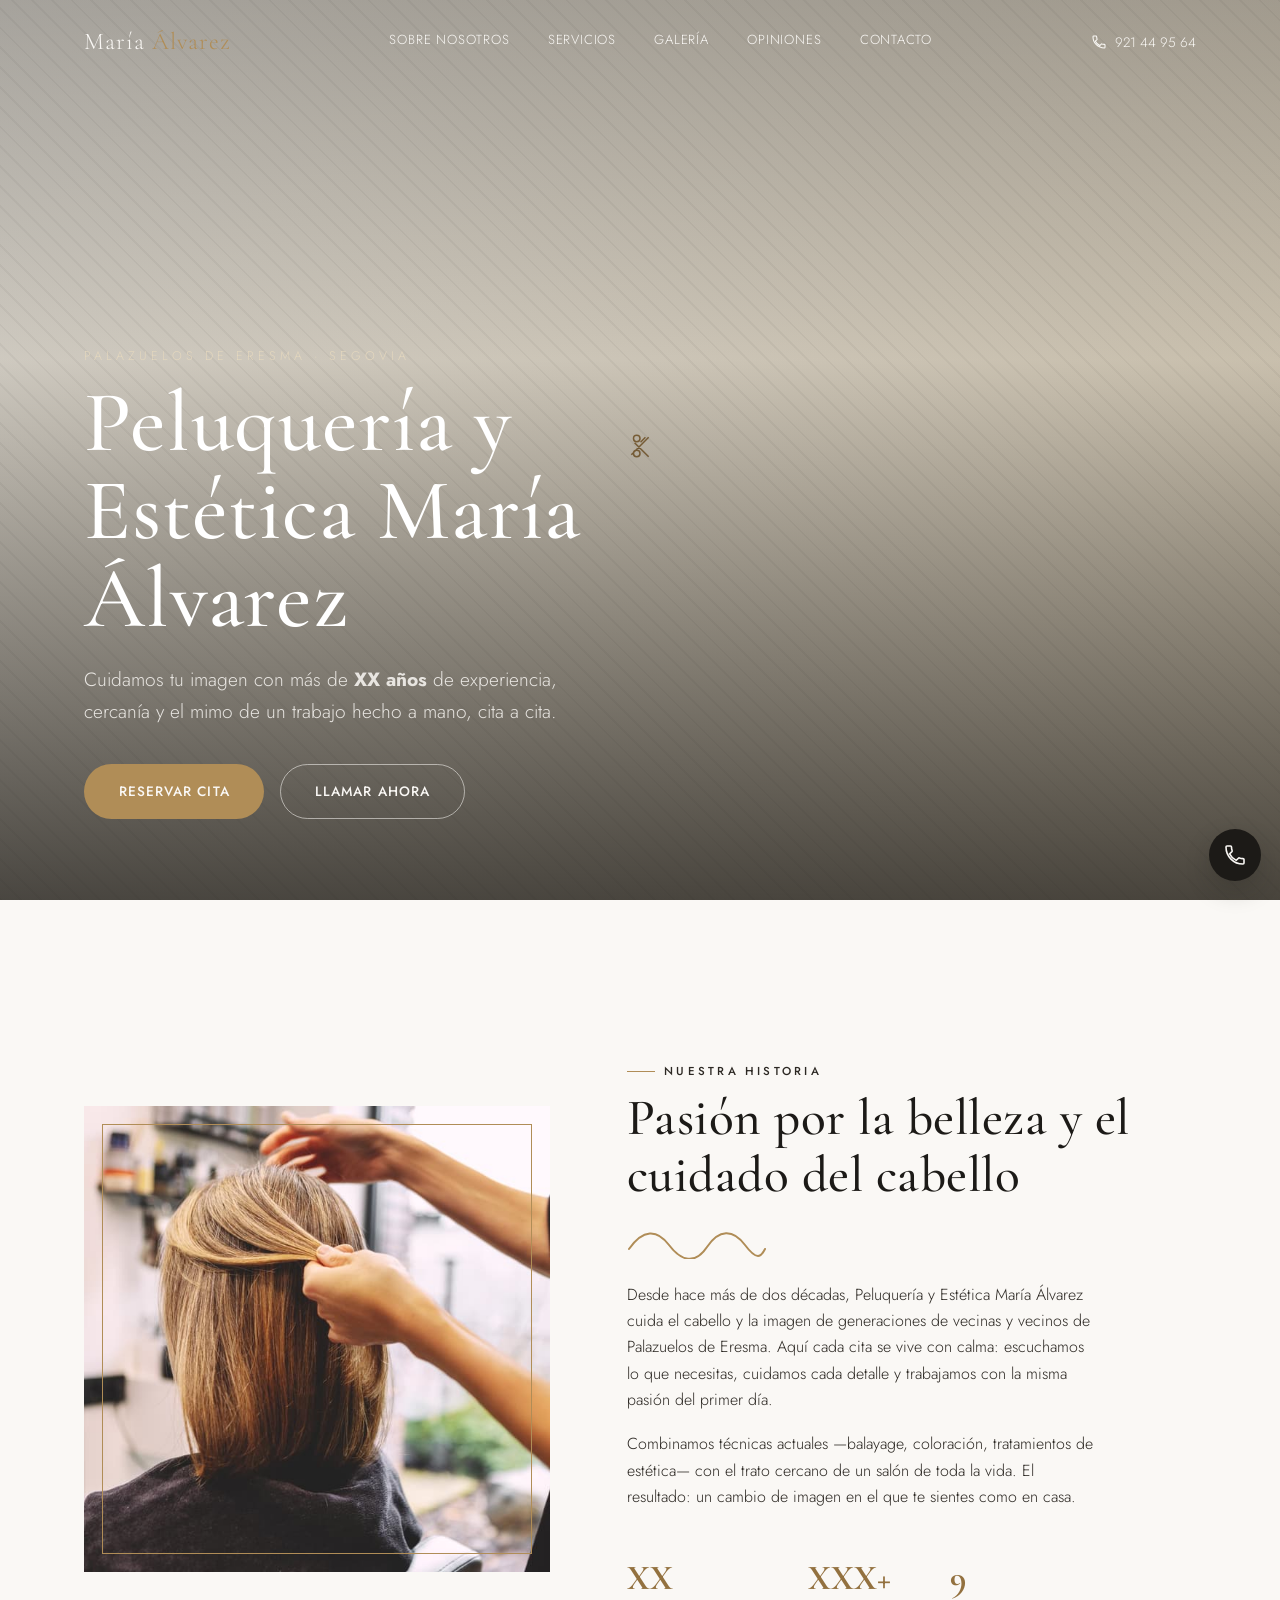
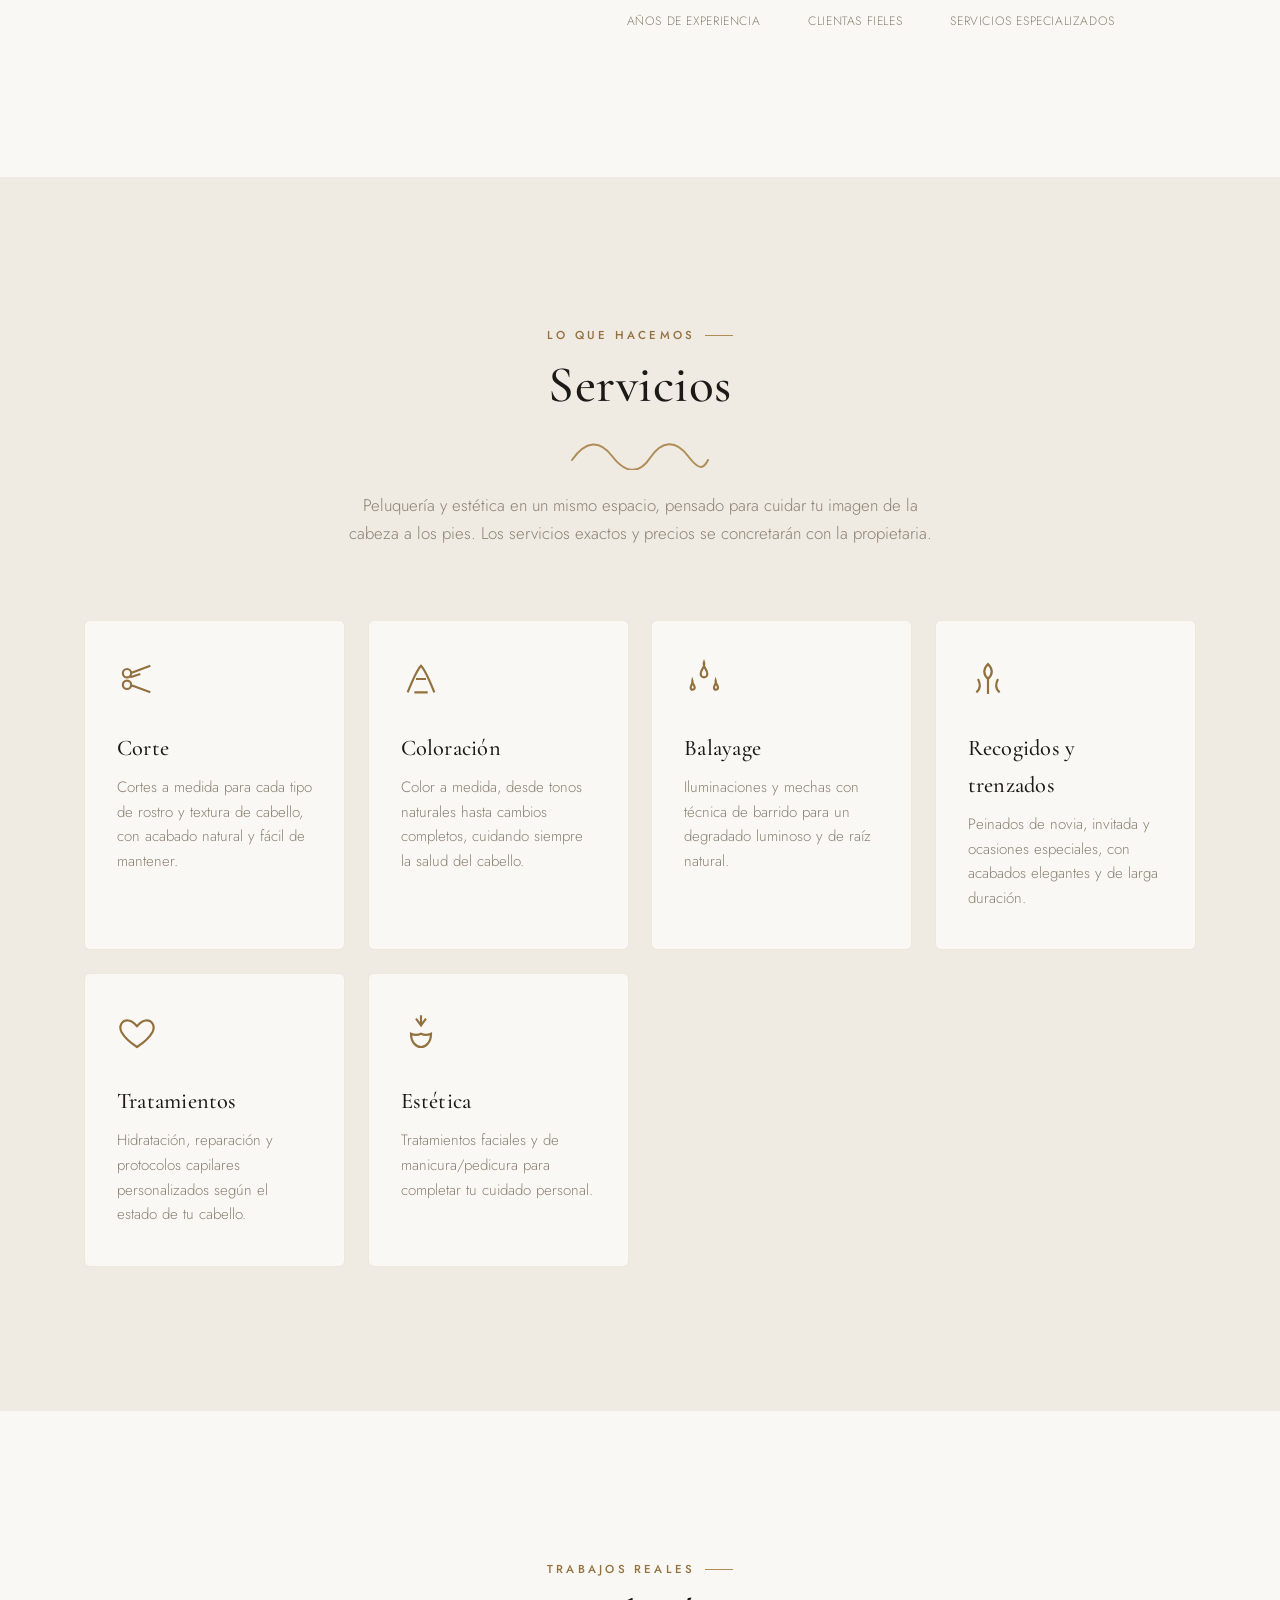
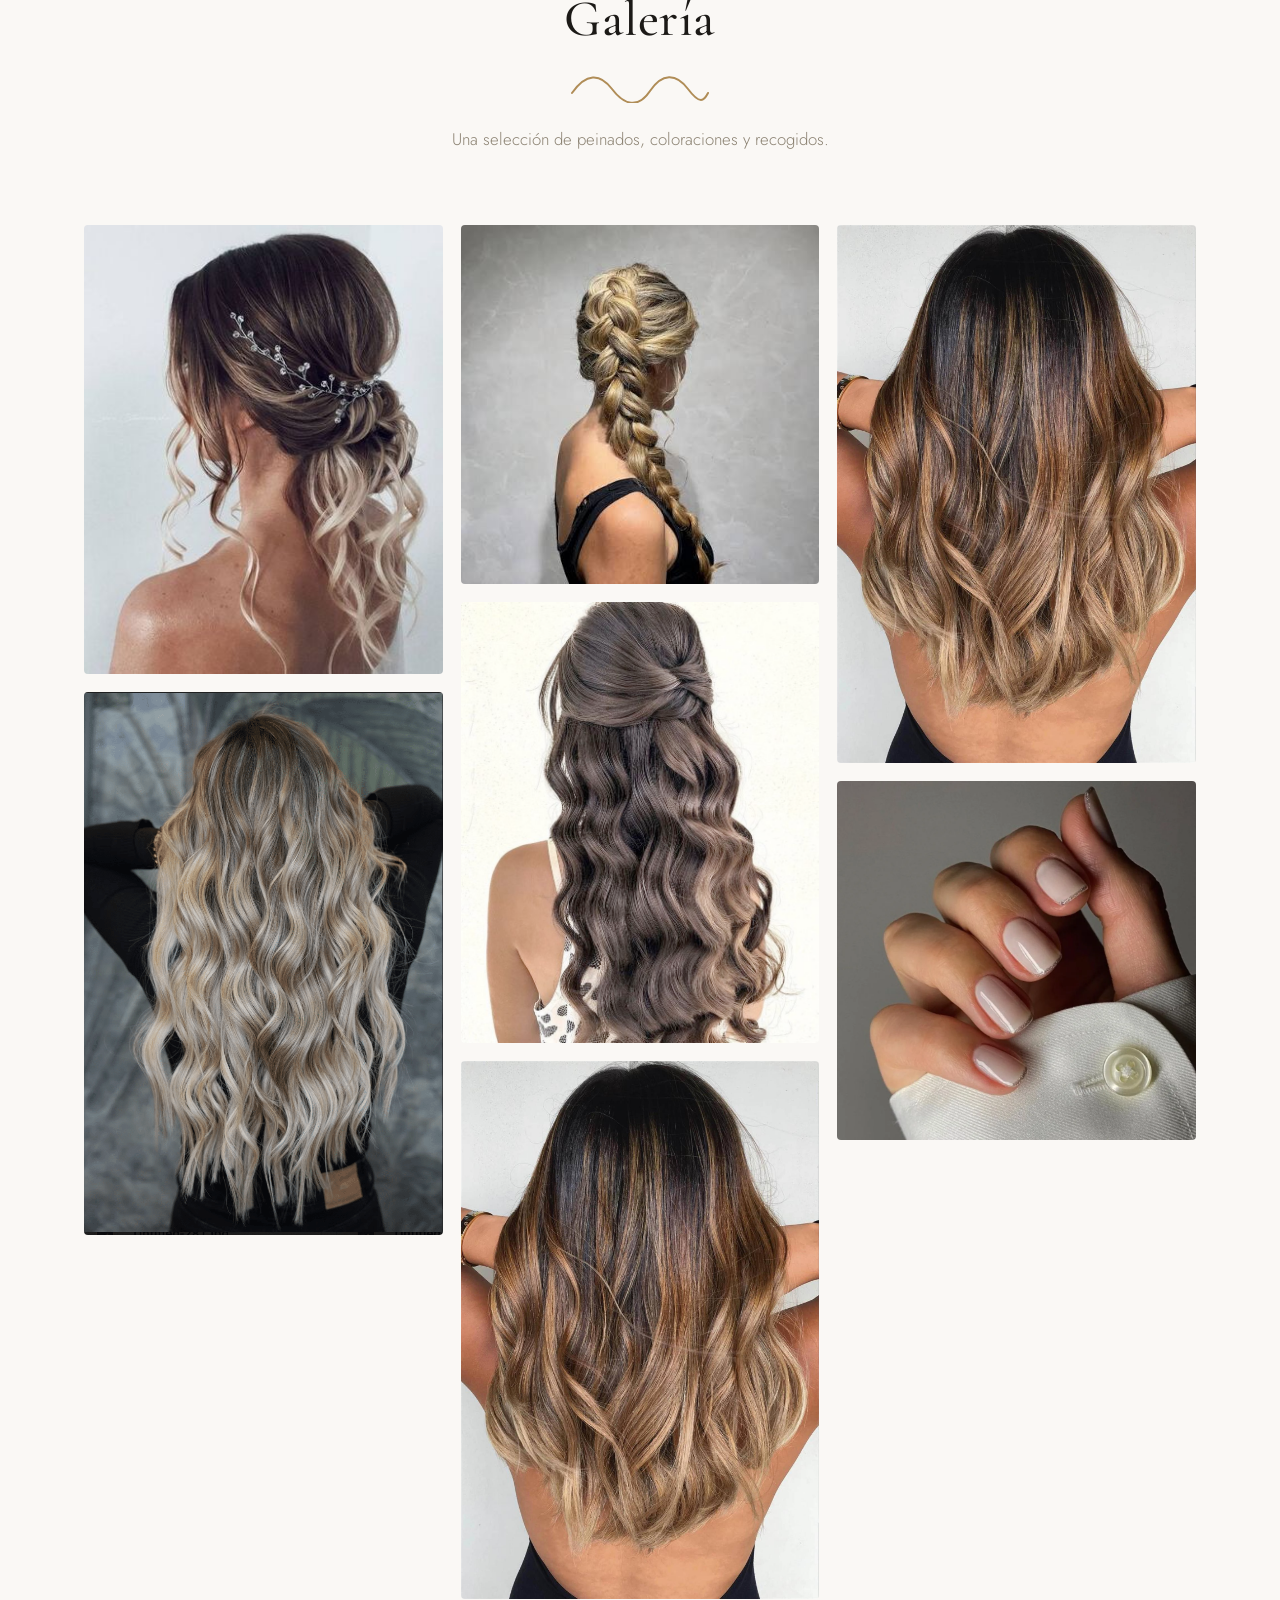
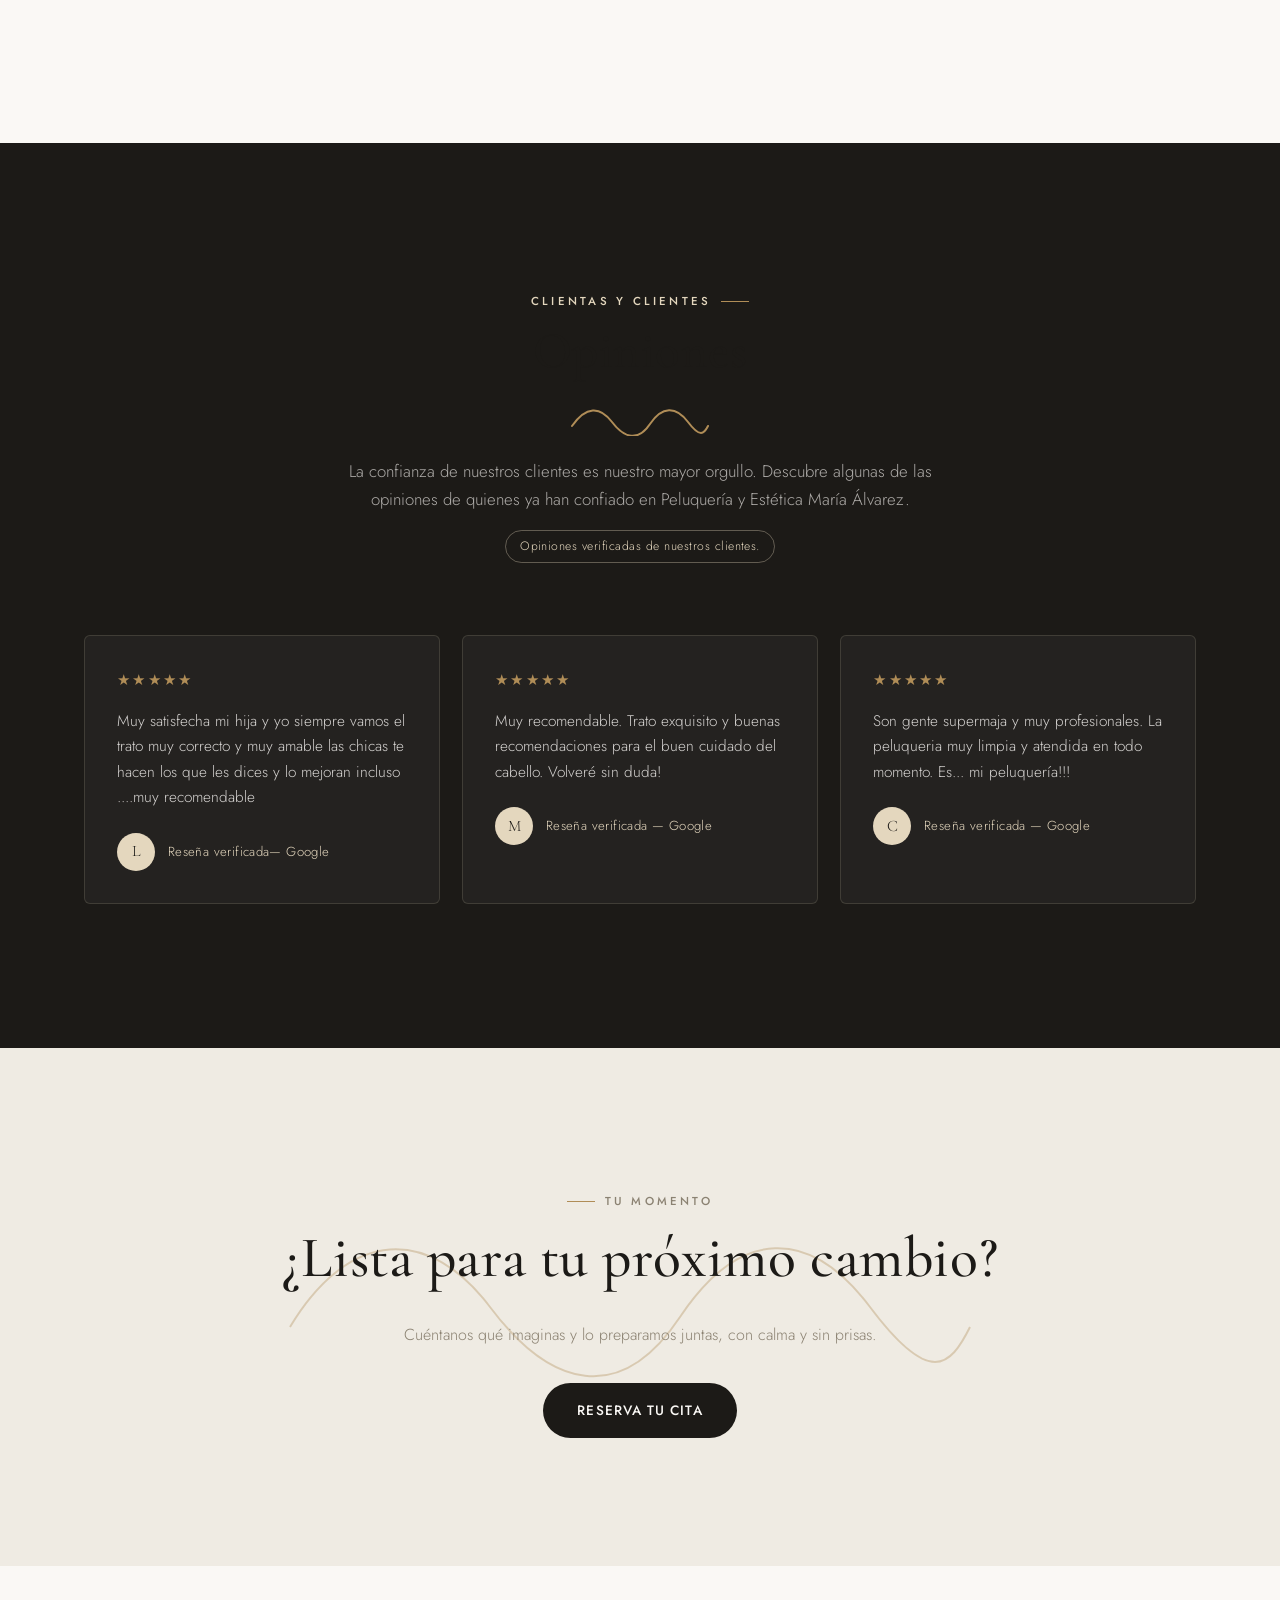
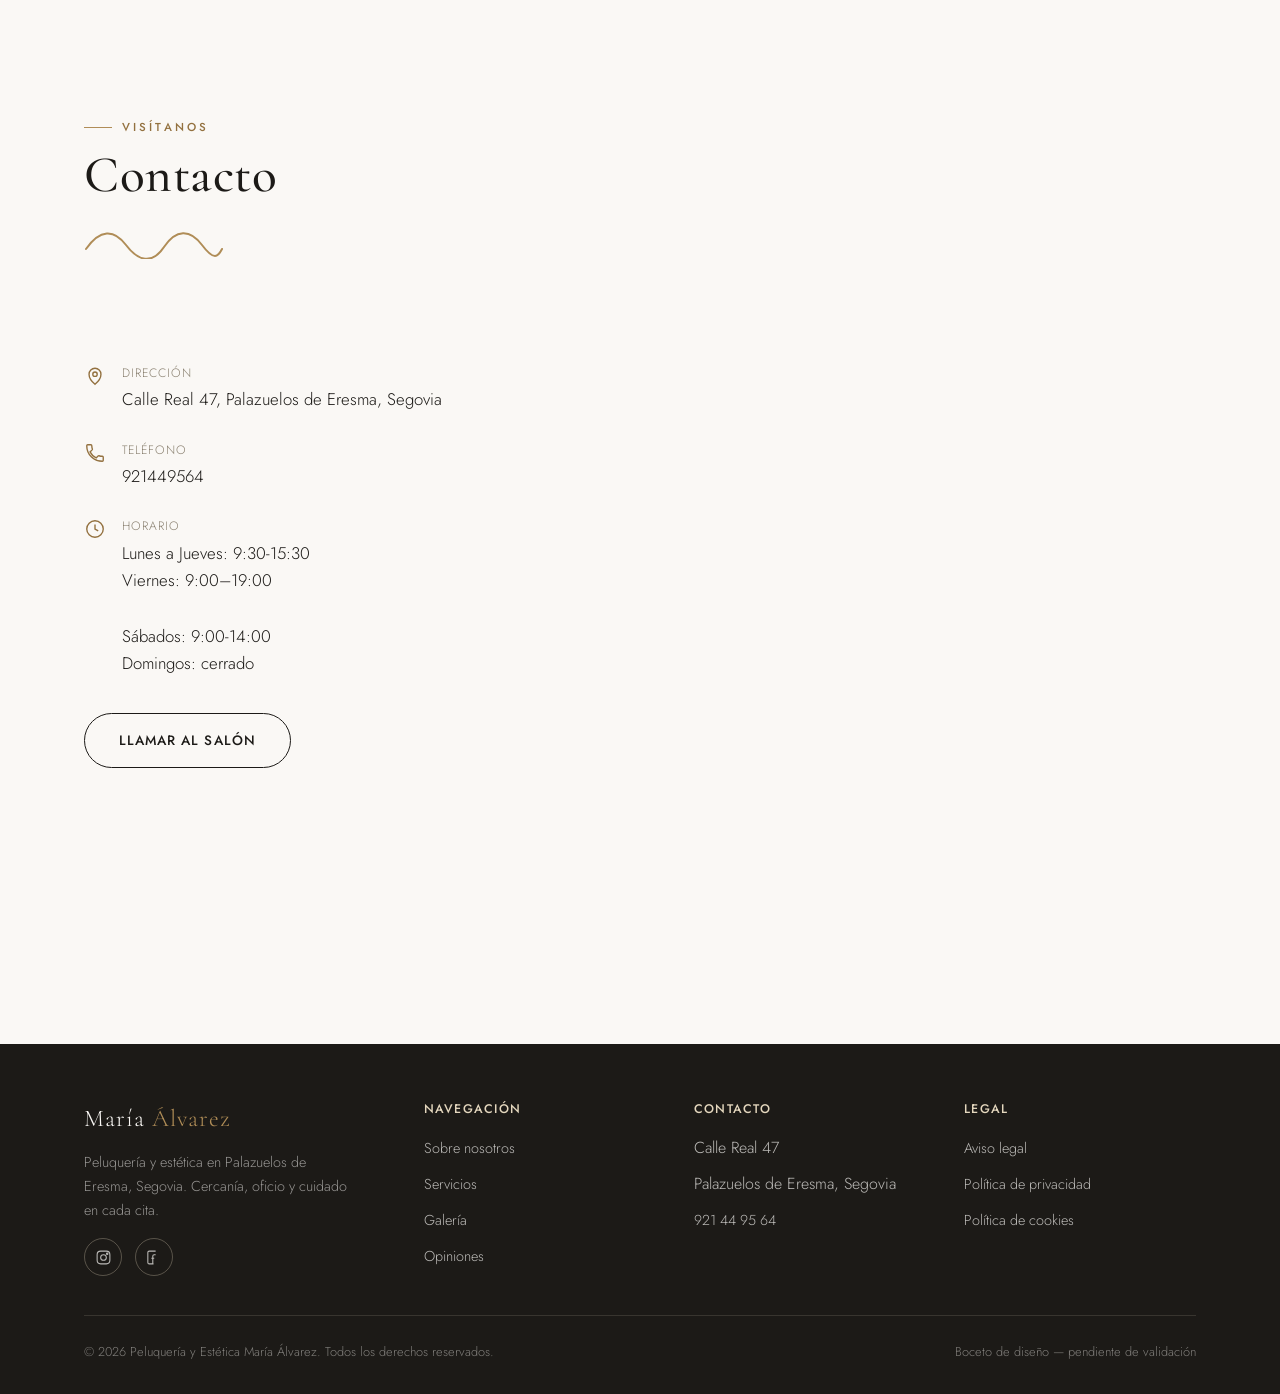
==== commit ee04e725: "Update index.html" ====
--- a/peluqueria-maria-alvarez/index.html
+++ b/peluqueria-maria-alvarez/index.html
@@ -34,7 +34,7 @@
   "@type": "HairSalon",
   "name": "Peluquería y Estética María Álvarez",
   "image": "https://www.peluqueriamariaalvarez.es/images/og-cover.jpg",
-  "telephone": "+34921704589",
+  "telephone": "+34921449564",
   "priceRange": "€€",
   "address": {
     "@type": "PostalAddress",
@@ -83,9 +83,9 @@
     </nav>
 
     <div class="nav-actions">
-      <a class="nav-phone" href="tel:+34921704589" aria-label="Llamar al 921 70 45 89">
+      <a class="nav-phone" href="tel:+34921449564" aria-label="Llamar al 921 44 95 64">
         <svg width="16" height="16" viewBox="0 0 24 24" fill="none" stroke="currentColor" stroke-width="1.6"><path d="M6.6 10.8c1.4 2.8 3.8 5.2 6.6 6.6l2.2-2.2c.3-.3.7-.4 1-.2 1.1.4 2.3.6 3.6.6.6 0 1 .4 1 1v3.4c0 .6-.4 1-1 1C10.5 21 3 13.5 3 4c0-.6.4-1 1-1h3.5c.6 0 1 .4 1 1 0 1.2.2 2.4.6 3.6.1.4 0 .8-.2 1z"/></svg>
-        921 70 45 89
+        921 44 95 64
       </a>
       <button class="nav-toggle" id="navToggle" aria-label="Abrir menú" aria-expanded="false" aria-controls="mobileMenu">
         <span></span><span></span><span></span>
@@ -100,7 +100,7 @@
   <a href="#galeria" class="mobile-link">Galería</a>
   <a href="#opiniones" class="mobile-link">Opiniones</a>
   <a href="#contacto" class="mobile-link">Contacto</a>
-  <a href="tel:+34921704589" class="nav-phone-mobile">921 70 45 89</a>
+  <a href="tel:+34921449564" class="nav-phone-mobile">921 44 95 64</a>
 </div>
 
 <!-- ===================== HERO ===================== -->
@@ -119,7 +119,7 @@
     <p class="hero-sub">Cuidamos tu imagen con más de <strong>XX años</strong> de experiencia, cercanía y el mimo de un trabajo hecho a mano, cita a cita.</p>
     <div class="hero-actions">
       <a href="#contacto" class="btn btn-primary">Reservar cita</a>
-      <a href="tel:+34921704589" class="btn btn-ghost">Llamar ahora</a>
+      <a href="tel:+34921449564" class="btn btn-ghost">Llamar ahora</a>
     </div>
   </div>
 
@@ -315,7 +315,7 @@
           </div>
           <div class="row">
             <svg viewBox="0 0 24 24" fill="none" stroke="currentColor" stroke-width="1.5"><path d="M6.6 10.8c1.4 2.8 3.8 5.2 6.6 6.6l2.2-2.2c.3-.3.7-.4 1-.2 1.1.4 2.3.6 3.6.6.6 0 1 .4 1 1v3.4c0 .6-.4 1-1 1C10.5 21 3 13.5 3 4c0-.6.4-1 1-1h3.5c.6 0 1 .4 1 1 0 1.2.2 2.4.6 3.6.1.4 0 .8-.2 1z"/></svg>
-            <div><dt>Teléfono</dt><dd><a href="tel:+349214704589">921704589</a></dd></div>
+            <div><dt>Teléfono</dt><dd><a href="tel:+34921449564">921449564</a></dd></div>
           </div>
           <div class="row">
             <svg viewBox="0 0 24 24" fill="none" stroke="currentColor" stroke-width="1.5"><circle cx="12" cy="12" r="9"/><path d="M12 7v5l3.5 2"/></svg>
@@ -325,7 +325,7 @@
         </dl>
 
         <div class="contact-actions">
-          <a href="tel:+34921704589" class="btn btn-outline">Llamar al salón</a>
+          <a href="tel:+34921449564" class="btn btn-outline">Llamar al salón</a>
           <!-- EDITAR: confirmar con la propietaria un número de WhatsApp válido (móvil) -->
         </div>
       </div>
@@ -370,7 +370,7 @@
         <ul>
           <li>Calle Real 47</li>
           <li>Palazuelos de Eresma, Segovia</li>
-          <li><a href="tel:+34921449564">921 70 45 89</a></li>
+          <li><a href="tel:+34921449564">921 44 95 64</a></li>
         </ul>
       </div>
 
@@ -394,7 +394,7 @@
 
 <!-- ===================== Botones flotantes ===================== -->
 <div class="floating-actions">
-  <a href="tel:+34921704589" class="fab-call" aria-label="Llamar al salón">
+  <a href="tel:+34921449564" class="fab-call" aria-label="Llamar al salón">
     <svg viewBox="0 0 24 24" fill="none" stroke="currentColor" stroke-width="1.6"><path d="M6.6 10.8c1.4 2.8 3.8 5.2 6.6 6.6l2.2-2.2c.3-.3.7-.4 1-.2 1.1.4 2.3.6 3.6.6.6 0 1 .4 1 1v3.4c0 .6-.4 1-1 1C10.5 21 3 13.5 3 4c0-.6.4-1 1-1h3.5c.6 0 1 .4 1 1 0 1.2.2 2.4.6 3.6.1.4 0 .8-.2 1z"/></svg>
   </a>
 </div>
